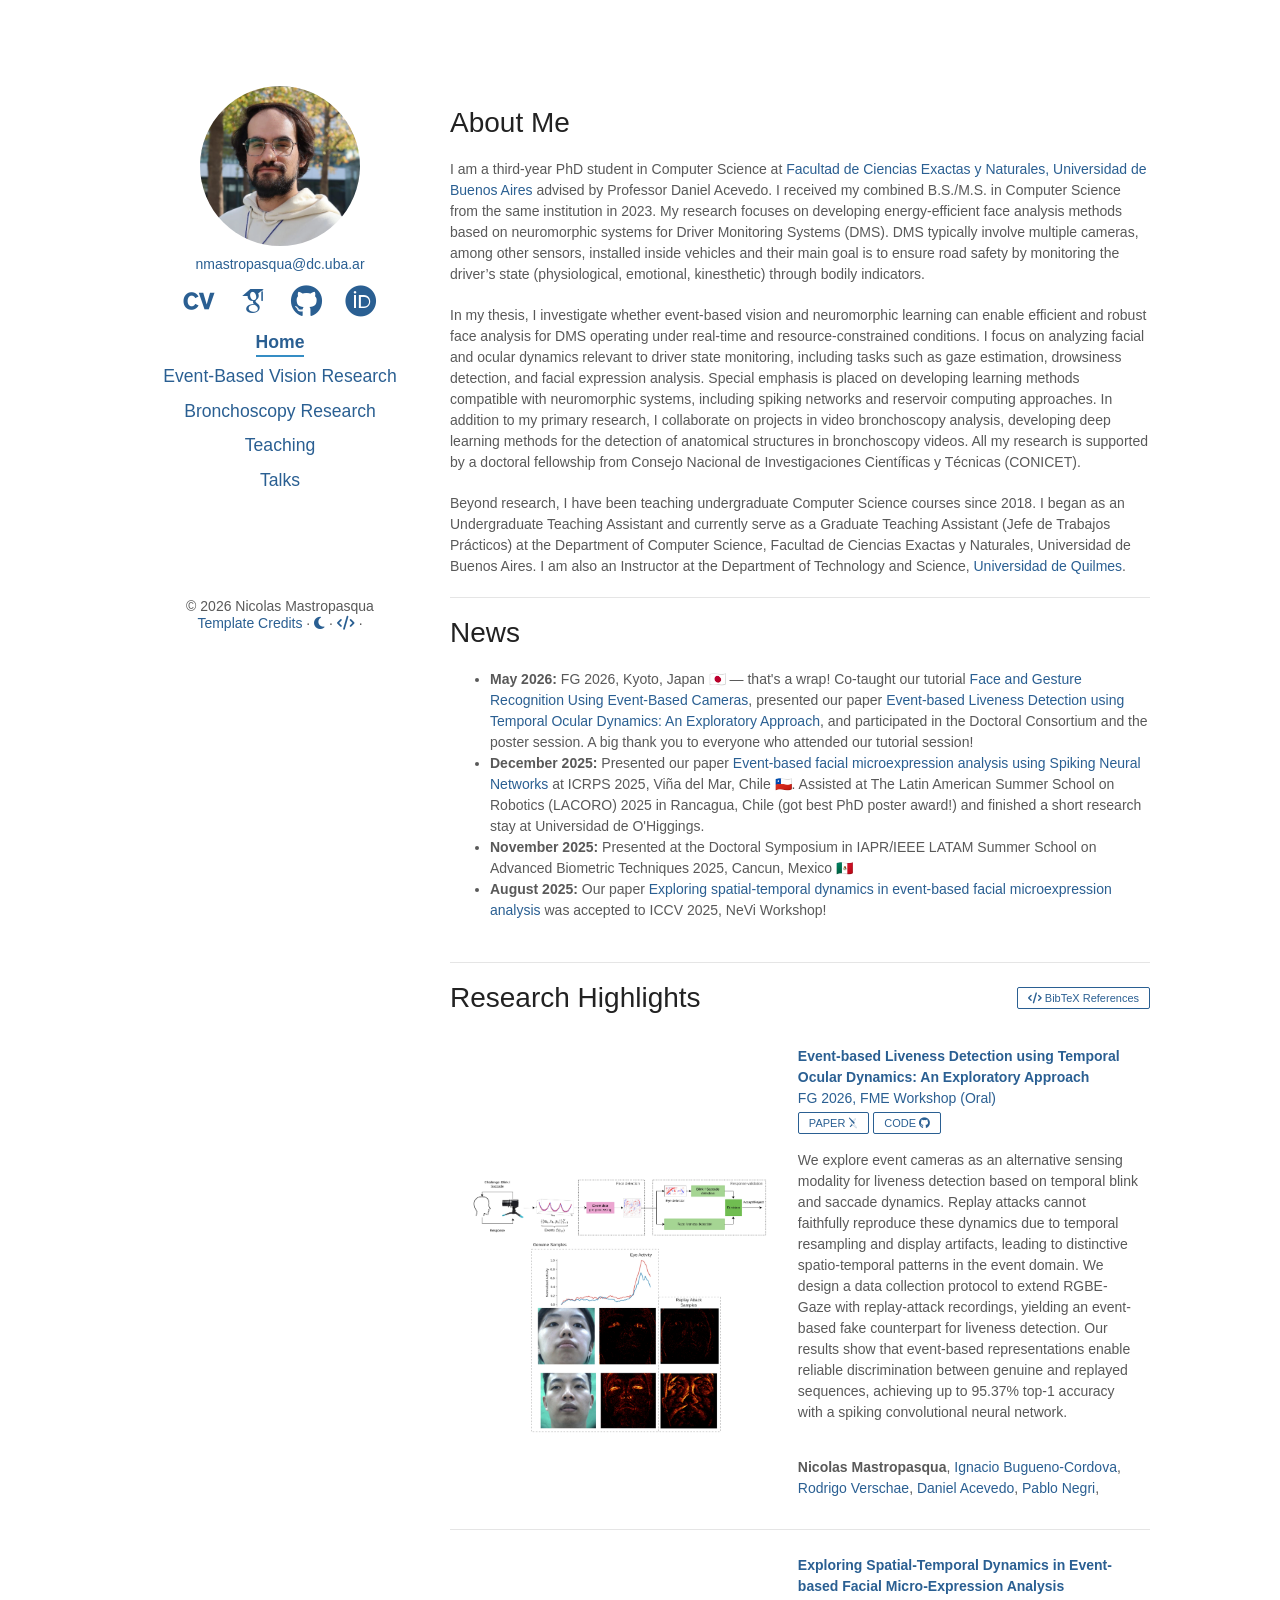
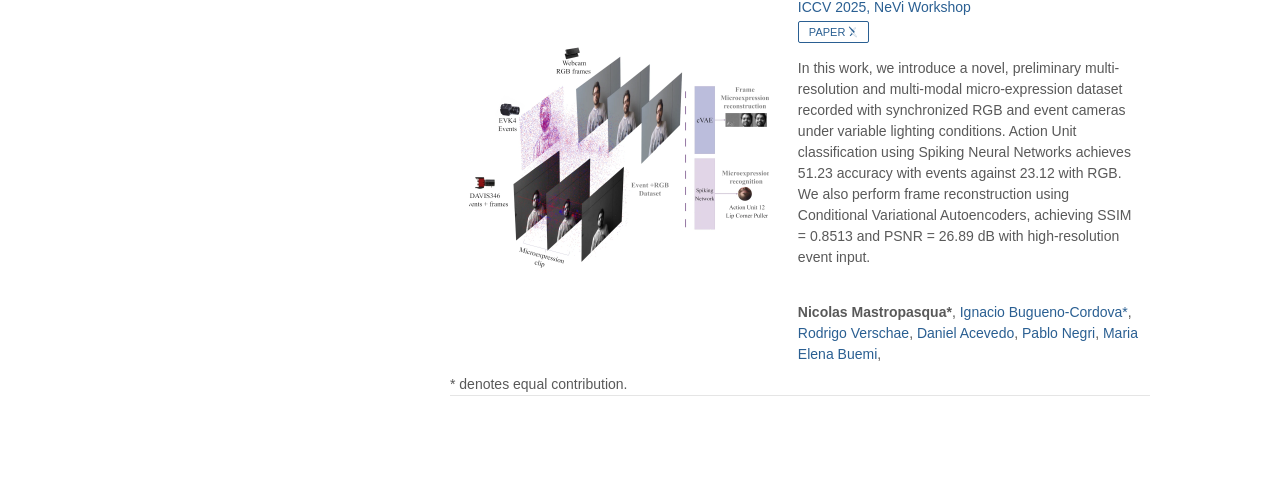
==== index.html @ f27dea95 "Upload first version (template by Allen Tu)" ====
<!doctype html>
<html lang="en">

<head>
    <!-- Prevent flash of wrong theme -->
    <script>
        (function () {
            const theme = localStorage.getItem('theme-preference') || 'light';
            document.documentElement.setAttribute('data-theme', theme);
        })();
    </script>

    <meta charset="utf-8">
    <meta name="viewport" content="width=device-width">

    <meta name="description"
        content="Nicolas Mastropasqua is a PhD student in Computer Science at Facultad de Ciencias Exactas y Naturales, Universidad de Buenos Aires, advised by Professor Daniel Acevedo. His research focuses on on developing energy-efficient face analysis methods based on neuromorphic systems for Driver Monitoring Systems.">
    <meta name="keywords"
        content="Nicolas Mastropasqua, Nicolas Mastropasqua Event Cameras, Nicolas Mastropasqua Neuromorphic, Nicolas Mastropasqua Doctorado, Nicolas Mastropasqua PhD, Facultad de Ciencias Exactas y Naturales, Universidad de Buenos Aires, Daniel Acevedo, Action Unit recognition, Event-based Vision,  Microexpression recognition, Face analysis, Face Recognition, Driver Monitoring Systems, DMS, Event-based Face Analysis, Neuromorphic Cameras">
    <title>Nicolas Mastropasqua | CS PhD @ FCEyN, UBA</title>

    <!-- Favicon - dynamically updated by theme-switcher.js -->
    <link rel="icon" href="/static/icons/favicon.png?v=2026-08-17" type="image/png" sizes="32x32">
    <link rel="icon" href="/static/icons/favicon.ico?v=2026-08-17" sizes="any">

    <link rel="canonical" href="https://nicomastro.github.io/">
    <meta name="robots" content="index,follow">

    <meta property="og:type" content="website">
    <meta property="og:title" content="Nicolas Mastropasqua | CS PhD @ FCEyN, UBA">
    <meta property="og:description"
        content="Nicolas Mastropasqua is a PhD student in Computer Science at Facultad de Ciencias Exactas y Naturales, Universidad de Buenos Aires, advised by Professor Daniel Acevedo. His research focuses on on developing energy-efficient face analysis methods based on neuromorphic systems for Driver Monitoring Systems.">
    <meta property="og:url" content="https://nicomastro.github.io/">
    <meta property="og:image" content="https://nicomastro.github.io/static/images/Headshot_Square_Background.jpg">
    <meta property="og:site_name" content="Nicolas Mastropasqua">
    <meta property="og:locale" content="en_US">
    <script type="application/ld+json">
    {
        "@context": "https://schema.org",
        "@type": "Person",
        "@id": "https://nicomastro.github.io/#person",
        "name": "Nicolas Mastropasqua",
        "givenName": "Nicolas",
        "familyName": "Mastropasqua",
        "jobTitle": "PhD Student",
        "affiliation": {
            "@type": "CollegeOrUniversity",
            "name": "Factulad de Ciencias Exactas y Naturales, Universidad de Buenos Aires"
        },
        "url": "https://nicomastro.github.io",
        "image": "https://nicomastro.github.io/static/images/Headshot_Square_Background.jpg",
        "email": "mailto:nmastropasqua@dc.uba.ar",
        "identifier": {
            "@type": "PropertyValue",
            "propertyID": "ORCID",
            "value": "0009-0002-9337-8186"
        },
        "description": "Nicolas Mastropasqua is a PhD student in Computer Science at Facultad de Ciencias Exactas y Naturales, Universidad de Buenos Aires, advised by Professor Daniel Acevedo. His research focuses on on developing energy-efficient face analysis methods based on neuromorphic systems for Driver Monitoring Systems.",
        "sameAs": [
            "https://scholar.google.com/citations?user=m-mTz2kAAAAJ&hl",
            "https://orcid.org/0009-0002-9337-8186",
            "https://www.researchgate.net/profile/Nicolas-Mastropasqua",
            "https://imagenesvision.github.io/LIV/miembros.html",
            "https://github.com/nicomastro",
        ],
        "mainEntityOfPage": {
            "@type": ["WebPage", "ProfilePage"],
            "@id": "https://nicomastro.github.io/"
        }
    }
    </script>

    <link rel="dns-prefetch" href="//cdnjs.cloudflare.com">
    <link rel="dns-prefetch" href="//www.googletagmanager.com">
    <link rel="preconnect" href="https://cdnjs.cloudflare.com" crossorigin>
    <link rel="preconnect" href="https://www.googletagmanager.com" crossorigin>
    <link rel="preconnect" href="https://api.github.com" crossorigin>
    <link rel="preconnect" href="https://api.semanticscholar.org" crossorigin>

    <link rel="stylesheet" href="/static/stylesheets/styles.css?v=2026-08-17">
    <link rel="stylesheet" href="/static/stylesheets/zoom_containers.css?v=2026-08-17">
    <link rel="stylesheet" href="https://cdnjs.cloudflare.com/ajax/libs/font-awesome/6.5.1/css/all.min.css">
    <link rel="stylesheet" href="/static/stylesheets/css/academicons.min.css?v=2026-08-17">
    <link rel="stylesheet" href="/static/stylesheets/icons.css?v=2026-08-17">

    <script defer src="/static/js/theme-switcher.js?v=2026-08-17"></script>
    <script defer src="/static/js/pdf-modal.js?v=2026-08-17"></script>
    <script defer src="/static/js/image-modal.js?v=2026-08-17"></script>
    <script defer src="/static/js/video_comparison.js?v=2026-08-17"></script>
    <script defer src="/static/js/zoom-containers.js?v=2026-08-17"></script>
    <script defer src="/static/js/semantic-scholar.js?v=2026-08-17"></script>
    <script defer src="/static/js/github-stars.js?v=2026-08-17"></script>
    <script defer src="/static/js/new-tabs.js?v=2026-08-17"></script>
    <script async src="https://www.googletagmanager.com/gtag/js?id=G-5MJTNBEPMB"></script>
    <script>
        window.dataLayer = window.dataLayer || [];
        function gtag() { dataLayer.push(arguments); }
        gtag('js', new Date());
        gtag('config', 'G-5MJTNBEPMB');
    </script>
</head>

<body>
    <div class="wrapper">
        <!-- HEADER -->
        <div data-component="header" data-selected="home"></div>

        <section>
            <h1>About Me</h1>
            <p>
                I am a third-year PhD student in Computer Science at <a href="https://exactas.uba.ar/">Facultad de Ciencias Exactas y Naturales, Universidad de Buenos Aires</a> advised by Professor Daniel Acevedo. I received my combined B.S./M.S. in Computer Science from the same institution in 2023.
                My research focuses on developing energy-efficient face analysis methods based on neuromorphic systems for Driver Monitoring Systems (DMS). DMS typically involve multiple cameras, among other sensors, installed inside vehicles and their main goal is to ensure road safety by monitoring the driver’s state (physiological, emotional, kinesthetic) through bodily indicators.  </p>
            <p>
                In my thesis, I investigate whether event-based vision and neuromorphic learning can enable efficient and robust face analysis for DMS operating under real-time and resource-constrained conditions. I focus on analyzing facial and ocular dynamics relevant to driver state monitoring, including tasks such as gaze estimation, drowsiness detection, and facial expression analysis. Special emphasis is placed on developing learning methods compatible with neuromorphic systems, including spiking networks and reservoir computing approaches.
                In addition to my primary research, I collaborate on projects in video bronchoscopy analysis, developing deep learning methods for the detection of anatomical structures in bronchoscopy videos. All my research is supported by a doctoral fellowship from Consejo Nacional de Investigaciones Científicas y Técnicas (CONICET).
            </p>

            <p>
                Beyond research, I have been teaching undergraduate Computer Science courses since 2018. I began as an Undergraduate Teaching Assistant and currently serve as a Graduate Teaching Assistant (Jefe de Trabajos Prácticos) at the Department of Computer Science, Facultad de Ciencias Exactas y Naturales, Universidad de Buenos Aires. I am also an Instructor at the Department of Technology and Science, <a href="https://www.unq.edu.ar/">Universidad de Quilmes</a>.
            </p>
            <hr>
            <h1>News</h1>
            <ul>
                <li><b>May 2026:</b> FG 2026, Kyoto, Japan 🇯🇵 — that's a wrap! Co-taught our tutorial <a href="https://rodrigo.verschae.org/fg2026/Event_FG_Tutorial/">Face and Gesture Recognition Using Event-Based Cameras</a>, presented our paper <a href="https://arxiv.org/abs/2604.26285">Event-based Liveness Detection using Temporal Ocular Dynamics: An Exploratory Approach</a>, and participated in the Doctoral Consortium and the poster session. A big thank you to everyone who attended our tutorial session!
                <li><b>December 2025:</b> Presented our paper <a href="https://ieeexplore.ieee.org/abstract/document/11302823">Event-based facial microexpression analysis using Spiking Neural Networks</a> at ICRPS 2025, Viña del Mar, Chile 🇨🇱. Assisted at The Latin American Summer School on Robotics (LACORO) 2025 in Rancagua, Chile (got best PhD poster award!) and finished a short research stay at Universidad de O'Higgings.
                <li><b>November 2025:</b> Presented at the Doctoral Symposium in IAPR/IEEE LATAM Summer School on Advanced Biometric Techniques 2025, Cancun, Mexico 🇲🇽
                <li><b>August 2025:</b> Our paper <a href="https://openaccess.thecvf.com/content/ICCV2025W/NeVi/html/Mastropasqua_Exploring_spatial-temporal_dynamics_in_event-based_facial_micro-expression_analysis_ICCVW_2025_paper.html">Exploring spatial-temporal dynamics in event-based facial microexpression analysis</a> was accepted to ICCV 2025, NeVi Workshop!
            </ul>


            <br>
            <hr>
            <!-- RESEARCH HIGHLIGHTS -->
            <h1 style="display: flex; justify-content: space-between; align-items: center;">
                <span>Research Highlights</span>
                <a href="/bibtex/" id="open-bibtex-modal" class="button" style="font-size: 11px; margin: 0;"><i
                        class="fa fa-code"></i> BibTeX
                    References</a>
            </h1>
            <table style="margin-top:-12px;">
                <tbody>
                  
                    <tr class="highlight-row">
                        <!-- Teaser -->
                        <td style="text-align: center;">
                            <div class="image-container">
                                <a href="https://github.com/ev-latam/event-face-liveness.git">
                                    <picture>
                                        <source srcset="/media/FG_figure.webp" type="image/webp">
                                        <img class="image-thumbnail" src="/media/FG_figure.pdf?v=2026-08-17"
                                            alt="Teaser" loading="lazy" style="width:100%;height:auto;">
                                    </picture>
                                </a>
                            </div>
                            <div class="image-container">
                                <a href="https://github.com/ev-latam/event-face-liveness.git">
                                    <picture>
                                        <source srcset="/media/fg_cover.webp" type="image/webp">
                                        <img class="image-thumbnail" src="/media/fg_cover.webp"
                                            alt="Teaser" loading="lazy" style="width:70%;height:auto;">
                                    </picture>
                                </a>
                            </div>
                        </td>
                        <!-- TITLE AND INFO -->
                        <td>
                            <div id="indexWorkText">
                                <!-- Title + Link -->
                                <b><a href="https://github.com/ev-latam/event-face-liveness.git">Event-based Liveness Detection using Temporal Ocular Dynamics: An Exploratory Approach</a></b>
                                <br>
                                <a href="https://megc2026.github.io/workshop.html">FG 2026, FME Workshop (Oral)</a>
                                <br>
                                <a href="https://arxiv.org/pdf/2604.26285" class="button">PAPER <i
                                        class="ai ai-arxiv"></i><span id="cites-transfira"></span></a>
                                <a href="https://github.com/ev-latam/event-face-liveness.git" class="button">CODE <i
                                        class="fa-brands fa-github"></i></a>
                                <div class="spacer"></div>

                                <!-- Description -->
                                <p>
                                    We explore event cameras as an alternative sensing modality for liveness detection based on temporal blink and saccade dynamics. Replay attacks cannot faithfully reproduce these dynamics due to temporal resampling and display artifacts, leading to distinctive spatio-temporal patterns in the event domain.
                                    We design a data collection protocol to extend RGBE-Gaze with replay-attack recordings, yielding an event-based fake counterpart for liveness detection. Our results show that event-based representations enable reliable discrimination between genuine and replayed sequences, achieving up to 95.37% top-1 accuracy with a spiking convolutional neural network. 
                                </p>    

                                <div class="spacer"></div>

                                <!-- Collaborators -->
                                <strong>Nicolas Mastropasqua</strong>,
                                <a href="https://ibugueno.github.io/">Ignacio Bugueno-Cordova</a>,
                                <a href="https://rodrigo.verschae.org/">Rodrigo Verschae</a>,
                                <a href="https://scholar.google.com/citations?hl=es&user=1Yv2P6oAAAAJ">Daniel Acevedo</a>,
                                <a href="https://scholar.google.com/citations?user=bMnUgmcAAAAJ&hl">Pablo Negri</a>,                    
                            </div>
                        </td>
                    </tr>

                     <tr class="highlight-row">
                        <!-- Teaser -->
                        <td style="text-align: center;">
                            <div class="image-container">
                                <a href="https://github.com/ev-latam/event-face-liveness.git">
                                    <picture>
                                        <source srcset="/media/main_nevi.webp" type="image/webp">
                                        <img class="image-thumbnail" src="/media/main_nevi.webp"
                                            alt="Teaser" loading="lazy" style="width:100%;height:auto;">
                                    </picture>
                                </a>
                            </div>
                        </td>
                        <!-- TITLE AND INFO -->
                        <td>
                            <div id="indexWorkText">
                                <!-- Title + Link -->
                                <b><a href="https://github.com/ev-latam/event-face-liveness.git">Exploring Spatial-Temporal Dynamics in Event-based Facial Micro-Expression Analysis</a></b>
                                <br>
                                <a href="https://sites.google.com/view/nevi-2025/">ICCV 2025, NeVi Workshop</a>
                                <br>
                                <a href="https://arxiv.org/abs/2508.11988" class="button">PAPER <i
                                        class="ai ai-arxiv"></i></a>
                             
                                <div class="spacer"></div>

                                <!-- Description -->
                                <p>
                                    In this work, we introduce a novel, preliminary multi-resolution and multi-modal micro-expression dataset recorded with synchronized RGB and event cameras under variable lighting conditions. Action Unit classification using Spiking Neural Networks achieves 51.23 accuracy with events against 23.12 with RGB. We also perform frame reconstruction using Conditional Variational Autoencoders, achieving SSIM = 0.8513 and PSNR = 26.89 dB with high-resolution event input.
                                </p>    

                                <div class="spacer"></div>

                                <!-- Collaborators -->
                                <strong>Nicolas Mastropasqua*</strong>,
                                <a href="https://ibugueno.github.io/">Ignacio Bugueno-Cordova*</a>,
                                <a href="https://rodrigo.verschae.org/">Rodrigo Verschae</a>,
                                <a href="https://scholar.google.com/citations?hl=es&user=1Yv2P6oAAAAJ">Daniel Acevedo</a>,
                                <a href="https://scholar.google.com/citations?user=bMnUgmcAAAAJ&hl">Pablo Negri</a>, 
                                <a href="https://scholar.google.com/citations?user=RAmWudUAAAAJ&hl=es">Maria Elena Buemi</a>, 

                            </div>
                        </td>
                    </tr>


                </tbody>
            </table>

            <p style="margin-top: -3em; margin-bottom: 3em;">
                * denotes equal contribution.
            </p>

     

            <!-- RESEARCH HIGHLIGHTS -->
        
                </tbody>
            </table>
        </section>



        <!-- FOOTER -->
        <div data-component="footer"></div>
    </div>

    <!-- BIBTEX MODAL -->
    <div id="bibtex-modal" class="modal-overlay">
        <div class="modal-content">
            <div class="modal-header">
                <h2>BibTeX References</h2>
                <div class="modal-actions">
                    <button class="copy-code-btn" id="modal-copy-btn">
                        <i class="fa fa-copy"></i>
                        <span class="btn-text">Copy</span>
                    </button>
                    <button class="copy-code-btn" id="modal-download-btn">
                        <i class="fa fa-download"></i>
                        <span class="btn-text">Download</span>
                    </button>
                    <button class="close-modal-btn">
                        <i class="fa fa-times"></i>
                    </button>
                </div>
            </div>

            <div class="modal-bibtex-container">
                <pre class="bibtex-code" id="modal-bibtex-content">


@inproceedings{mastropasqua2026event,
title={Event-based Liveness Detection using Temporal Ocular Dynamics: An Exploratory Approach},
author={Mastropasqua, Nicolas and Bugueno-Cordova, Ignacio and Verschae, Rodrigo and Acevedo, Daniel and Negri, Pablo},
booktitle={2026 IEEE 20th International Conference on Automatic Face and Gesture Recognition (FG)},
pages={1--9},
year={2026},
organization={IEEE}
}

@inproceedings{mastropasqua2025exploring,
  title={Exploring spatial-temporal dynamics in event-based facial micro-expression analysis},
  author={Mastropasqua, Nicolas and Bugueno-Cordova, Ignacio and Verschae, Rodrigo and Acevedo, Daniel and Negri, Pablo and Buemi, Maria Elena},
  booktitle={Proceedings of the IEEE/CVF International Conference on Computer Vision},
  pages={4723--4732},
  year={2025}
}
</pre>
            </div>
        </div>
    </div>

    <!-- Load modal script -->
    <script src="/static/js/bibtex-modal.js?v=2026-08-17"></script>

    <!-- Load components immediately for faster rendering -->
    <script src="/static/js/components.js?v=2026-08-17"></script>
</body>

</html>
---- static/stylesheets/styles.css ----
/* ==================== CSS VARIABLES ==================== */

:root {
  /* Light theme (default) */
  --bg-primary: #ffffff;
  --bg-secondary: #f8f8f8;
  --text-primary: #595959;
  --text-secondary: #777777;
  --text-heading: #222222;
  --text-heading-alt: #393939;
  --accent-primary: #2a5f92;
  --accent-hover: #358dc4;
  --border-color: #e5e5e5;
  --code-bg: #f8f8f8;
  --code-text: #333333;
  --table-heading: #444444;
  --highlight-row-border: #e5e5e5;
  --highlight-separator-border: #958a8a;
}

/* Dark theme - manual override */
[data-theme="dark"] {
  --bg-primary: #000000;
  --bg-secondary: #161b22;
  --text-primary: #e6edf3;
  --text-secondary: #8b949e;
  --text-heading: #e6edf3;
  --text-heading-alt: #c9d1d9;
  --accent-primary: #2a5f92;
  --accent-hover: #358dc4;
  --border-color: #30363d;
  --code-bg: #161b22;
  --code-text: #e6edf3;
  --table-heading: #c9d1d9;
  --highlight-row-border: #333333;
  --highlight-separator-border: #ffffff;
}

/* Light theme - manual override */
[data-theme="light"] {
  --bg-primary: #ffffff;
  --bg-secondary: #f8f8f8;
  --text-primary: #595959;
  --text-secondary: #777777;
  --text-heading: #222222;
  --text-heading-alt: #393939;
  --accent-primary: #2a5f92;
  --accent-hover: #358dc4;
  --border-color: #e5e5e5;
  --code-bg: #f8f8f8;
  --code-text: #333333;
  --table-heading: #444444;
}

/* ==================== BASE STYLES ==================== */

html {
  scroll-behavior: smooth;
  transition: background-color 0.3s ease, color 0.3s ease;
}

body {
  background-color: var(--bg-primary);
  padding: 50px;
  font: 14px/1.5 -apple-system, BlinkMacSystemFont, "Segoe UI", Roboto, Oxygen, Ubuntu, Cantarell, "Fira Sans", "Droid Sans", "Helvetica Neue", Arial, sans-serif, "Apple Color Emoji", "Segoe UI Emoji", "Segoe UI Symbol";
  color: var(--text-primary);
  font-weight: 400;
  transition: background-color 0.3s ease, color 0.3s ease;
}

.wrapper {
  width: 1020px;
  margin: auto;
}

/* ==================== TYPOGRAPHY ==================== */

h1,
h2,
h3,
h4,
h5,
h6 {
  color: var(--text-heading);
  margin: 0 0 20px;
}

h1,
h2,
h3 {
  line-height: 1.1;
}

h1 {
  font-size: 28px;
  font-weight: 500;
}

h2 {
  color: var(--text-heading-alt);
  font-weight: 500;
}

h2 title {
  color: var(--accent-primary);
  font-weight: 500;
}

h3,
h4,
h5,
h6 {
  color: var(--text-heading-alt);
  font-weight: 500;
}

h4 {
  font-size: 18px;
}

h5 {
  font-size: 13px;
}

p,
ul,
ol,
table,
pre,
dl {
  margin: 0 0 20px;
}

small {
  font-size: 11px;
}

/* ==================== LINKS ==================== */

a {
  color: var(--accent-primary);
  text-decoration: none;
  transition: color 0.2s ease;
}

a:hover {
  color: var(--accent-hover);
}

a small {
  font-size: 11px;
  color: var(--text-secondary);
  margin-top: -0.3em;
  display: block;
}

a:hover small {
  color: var(--text-secondary);
}

/* ==================== LAYOUT ==================== */

header {
  width: 300px;
  float: left;
  position: fixed;
  -webkit-font-smoothing: subpixel-antialiased;
}

header>div {
  margin-top: 0px;
}

header p {
  margin: 6px 0 10px 0;
}

section {
  width: 700px;
  float: right;
  padding-bottom: 50px;
  padding-left: 150px;
  padding-top: 50px;
}

footer {
  width: 300px;
  float: left;
  position: fixed;
  margin-top: 540px;
  -webkit-font-smoothing: subpixel-antialiased;
}

hr {
  border: 0;
  background: var(--border-color);
  height: 1px;
  margin: 0 0 20px;
}

/* ==================== IMAGES & MEDIA ==================== */

img {
  max-width: 100%;
}

.portrait {
  display: block;
  margin: 0 auto 6px auto;
  width: 160px;
  margin-bottom: 8px;
  border-radius: 50%;
}

.workPicture {
  width: 240px;
  margin-right: 24px;
}

.colPortrait {
  margin-bottom: 8px;
  border-radius: 10px;
}

/* ==================== TABLES ==================== */

table {
  width: 100%;
  border-collapse: collapse;
}

th,
td {
  text-align: left;
  padding: 15px 10px;
}

th {
  color: var(--table-heading);
}

dt {
  color: var(--table-heading);
  font-weight: 500;
}

/* Highlight Borders */
.highlight-row {
  border-bottom: 1px solid var(--highlight-row-border);
}

.highlight-separator {
  border-bottom: 3px solid var(--highlight-separator-border) !important;
}

.highlight-separator td {
  padding: 0 !important;
}

/* ==================== CODE BLOCKS ==================== */

code,
pre {
  font-family: Monaco, Bitstream Vera Sans Mono, Lucida Console, Terminal, Consolas, Liberation Mono, DejaVu Sans Mono, Courier New, monospace;
  color: var(--code-text);
}

pre {
  padding: 8px 15px;
  background: var(--code-bg);
  border-radius: 5px;
  border: 1px solid var(--border-color);
  overflow-x: auto;
}

code {
  font-family: monospace;
  background: var(--code-bg);
  border: var(--border-color) dashed 1px;
  padding: 6px;
  margin-right: auto;
  margin-left: 20px;
  margin-bottom: 10px;
  display: block;
  max-width: 75%;
}

skinnycode {
  font-family: monospace;
  background: var(--code-bg);
  border: var(--border-color) dashed 1px;
  padding: 6px;
  margin-right: auto;
  margin-left: 20px;
  margin-bottom: 10px;
  display: inline-block;
  max-width: 75%;
}

mathcode {
  font-family: monospace;
  background: var(--code-bg);
  border: var(--border-color) dashed 1px;
  padding: 6px;
  margin-left: 80px;
  display: inline-block;
  max-width: 60%;
}

blockquote {
  border-left: 1px solid var(--border-color);
  margin: 0;
  padding: 0 0 0 20px;
  font-style: italic;
}

/* ==================== NAVIGATION ==================== */

.site-title {
  margin: 0 0 0 0;
  line-height: 1;
}

.brandmark {
  display: inline-block;
  line-height: 0;
}

.navbar {
  list-style: none;
  padding: 0;
  margin: -16px auto 0;
  display: flex;
  flex-direction: column;
  align-items: center;
  gap: 6px;
  width: 100%;
  font-size: 1.1rem;
}

.navbar_li {
  margin: 0;
  width: 100%;
  text-align: center;
}

.navbar_li a {
  color: var(--accent-primary);
  text-decoration: none;
  border-bottom: 2px solid transparent;
  transition: border-color 0.2s ease;
  display: inline-block;
  white-space: nowrap;
}

.navbar_li a:hover,
.navbar_li a:focus {
  border-bottom-color: var(--accent-hover);
}

#selected {
  border-bottom-color: var(--accent-hover);
  font-weight: bold;
}

/* ==================== COMPONENTS ==================== */

.button {
  display: inline-block;
  font-weight: 300;
  color: var(--accent-primary);
  padding: 0 10px;
  border-radius: 2px;
  height: 20px;
  line-height: 20px;
  border: 1px solid var(--accent-primary);
  font-size: 11px;
  margin-top: 3px;
  margin-bottom: 1.5px;
  transition: color 0.2s ease;
}

.button:hover {
  color: var(--text-heading);
}

.icon-grid {
  display: grid;
  grid-template-columns: repeat(4, 1fr);
  justify-items: center;
  gap: 10px 0px;
  max-width: 215px;
  margin: 0 auto;
  margin-bottom: 0.5em;
}

.icon-grid a {
  color: var(--accent-primary);
  text-decoration: none;
  transition: transform 0.2s ease, color 0.2s ease;
}

.icon-grid i {
  font-size: 32px;
  line-height: 1;
  vertical-align: middle;
}

.icon-grid a:hover i {
  color: var(--accent-hover);
  transform: scale(1.15);
}

.link-list {
  list-style: none;
  padding-left: 0;
  margin-top: -10px;
}

.link-list li {
  margin-bottom: 8px;
}

.link-list a {
  color: var(--accent-primary);
  text-decoration: none;
  font-size: 1rem;
  transition: color 0.2s ease;
}

.link-list a:hover {
  text-decoration: none;
  color: var(--accent-hover);
}

/* ==================== VIDEO COMPARISON ==================== */

.video-compare-container {
  width: 100%;
  max-width: 100%;
  overflow: hidden;
  position: relative;
  margin-bottom: 20px;
}

.video-compare-container video.video {
  width: 100%;
  max-width: 100%;
  height: auto;
  display: block;
}

.video-compare-container canvas.videoMerge {
  width: 100%;
  height: auto;
  display: block;
}

/* ==================== UTILITY CLASSES ==================== */

.spacer {
  height: 1em;
}

.gap-md {
  margin-bottom: 40px;
}

.gap-lg {
  margin-bottom: 60px;
}

.gap-xl {
  margin-bottom: 90px;
}

#indexWorkText,
.indexWorkText {
  margin-top: 10px;
  margin-bottom: 15px;
}

#indexExperienceText,
.indexExperienceText {
  margin-top: 10px;
  margin-bottom: 15px;
}

#indexWorkText ul,
.indexWorkText ul,
#indexExperienceText ul,
.indexExperienceText ul {
  margin-top: 0.1em;
  margin-bottom: 0.1em;
}

/* ==================== PAPER/BLOG SPECIFIC ==================== */

.paper_line {
  margin-left: 20px;
  margin-right: 20px;
  padding-right: 20px;
  text-align: left;
}

.paper_title {
  margin-left: 60px;
  margin-right: 20px;
  padding-right: 20px;
  text-align: left;
  font-weight: 800;
}

#bibtexFont {
  font-size: 10px;
  color: #9AC39D !important;
}

#appendixFont {
  color: #E8AB6B !important;
}

#collaboratorWrapper {
  text-align: center;
  margin-left: -30%;
}

#blognav {
  float: right;
  padding: 14px;
  border-radius: 10px;
  border-color: #cdcccc;
  border: dotted;
  border-width: 1px;
  margin-left: 38px;
  margin-top: 10px;
  margin-right: 36px;
  margin-bottom: 40px;
  width: 195px;
}

#allPostList {
  line-height: 24px;
}

#blognavHeader {
  margin-top: -2px;
  font-style: italic;
  font-weight: lighter;
  text-align: center;
}

.blognav_element {
  margin-left: 16px;
  font-size: 16px;
}

.blognav_element a:hover,
.blognav_element a:focus {
  border-bottom-style: solid;
  border-top-style: solid;
  border-width: 1px;
  color: #f88c99;
}

#blog_selected {
  text-decoration: underline;
}

#tutorialP {
  max-width: 80%;
}

#definition {
  margin-left: 40px;
  margin-bottom: 10px;
  margin-right: 160px;
  text-align: left;
  font-family: serif;
  padding: 15px;
  max-width: 95%;
  min-width: 200px;
  border-style: solid;
  border-width: 1px;
}

#definition_no_b {
  margin-left: 40px;
  margin-right: 160px;
  text-align: left;
  font-family: serif;
  max-width: 95%;
  min-width: 200px;
}

#narrow_definition {
  margin-left: 40px;
  margin-bottom: 20px;
  margin-right: 280px;
  text-align: left;
  font-family: serif;
  padding: 15px;
  max-width: 95%;
  min-width: 200px;
  border-style: solid;
  border-width: 1px;
}

/* ==================== RESPONSIVE DESIGN ==================== */

@media print,
screen and (max-width: 960px) {
  div.wrapper {
    width: auto;
    margin: 0;
  }

  body {
    padding: 20px;
  }

  header,
  section,
  footer {
    float: none;
    position: static;
    width: auto;
  }

  header {
    padding-right: 0px;
    margin-bottom: 25px;
  }

  section {
    border: 1px solid var(--border-color);
    border-width: 1px 0;
    padding: 20px 0;
    margin: 0 0 20px;
  }

  footer {
    margin-top: 0;
  }

  header a small {
    display: inline;
  }

  header ul {
    position: static;
    margin-top: 20px;
  }

  table tr,
  table td {
    display: block;
    width: 100%;
  }

  table td {
    text-align: left !important;
    padding: 4px 0;
  }

  .video-container,
  .image-container {
    margin: 0 auto;
  }

  #indexWorkText,
  .indexWorkText {
    margin-top: -10px;
    margin-bottom: 40px;
  }

  ul {
    padding-left: 20px;
  }
}

@media print,
screen and (max-width: 720px) {
  body {
    word-wrap: break-word;
  }

  header {
    padding: 0;
  }

  header ul,
  header p.view {
    position: static;
  }

  pre,
  code {
    word-wrap: normal;
  }

  h1[style*="display: flex"] {
    flex-direction: column !important;
    align-items: flex-start !important;
    gap: 10px;
  }
}

@media print,
screen and (max-width: 480px) {
  body {
    padding: 20px;
  }

  header ul {
    width: 99%;
  }

  header li,
  header ul li+li+li {
    width: 33%;
  }
}

/* ==================== BIBTEX PAGE ==================== */

.bibtex-container {
  background: var(--bg-secondary);
  border-radius: 8px;
  padding: 1.5rem;
  margin-bottom: 2rem;
  position: relative;
}

.copy-code-btn {
  display: inline-flex;
  align-items: center;
  gap: 6px;
  padding: 7px 16px;
  background: var(--bg-secondary);
  border: 1px solid var(--border-color);
  border-radius: 6px;
  color: var(--text-secondary);
  font-family: inherit;
  font-size: 13px;
  font-weight: 500;
  cursor: pointer;
  transition: all 0.15s;
}

.copy-code-btn:hover {
  background: var(--bg-primary);
  border-color: var(--accent-primary);
  color: var(--accent-primary);
}

.copy-code-btn.copied {
  color: var(--accent-primary);
  border-color: var(--accent-primary);
}

.bibtex-code {
  margin: 0;
  padding: 0;
  overflow-x: auto;
  font-family: 'Monaco', 'Menlo', 'Ubuntu Mono', monospace;
  font-size: 0.9rem;
  line-height: 1.6;
  color: var(--text-primary);
  white-space: pre;
  border: none;
  background: transparent;
}

/* BibTeX syntax highlighting */
.bibtex-code .entry-type {
  color: #0066cc;
  font-weight: bold;
}

.bibtex-code .field-name {
  color: #cc0066;
}

.bibtex-code .field-value {
  color: #006633;
}

@media print {
  body {
    padding: 0.4in;
    font-size: 12pt;
    color: #444;
  }
}

@media print,
screen and (max-width: 768px) {
  .bibtex-code {
    font-size: 0.8rem;
    padding-top: 0;
  }

  /* Reset padding for modal BibTeX code */
  .modal-bibtex-container .bibtex-code {
    padding-top: 0;
  }

  .copy-code-btn {
    font-size: 11px;
    padding: 5px 10px;
  }

  /* Hide button label text on mobile for BibTeX and PDF toolbar buttons */
  .btn-text,
  .btn-label {
    display: none;
  }
}

/* ==================== BIBTEX MODAL ==================== */

.modal-overlay {
  display: none;
  position: fixed;
  z-index: 1000;
  left: 0;
  top: 0;
  width: 100%;
  height: 100%;
  overflow: auto;
  background-color: rgba(0, 0, 0, 0.5);
  backdrop-filter: blur(5px);
}

.modal-content {
  background-color: var(--bg-primary);
  margin: 5% auto;
  padding: 20px;
  border: 1px solid var(--border-color);
  width: 80%;
  max-width: 800px;
  border-radius: 10px;
  position: relative;
  box-shadow: 0 4px 8px rgba(0, 0, 0, 0.1);
  animation: modalFadeIn 0.3s;
}

@keyframes modalFadeIn {
  from {
    opacity: 0;
    transform: translateY(-20px);
  }

  to {
    opacity: 1;
    transform: translateY(0);
  }
}

.close-modal-btn {
  display: inline-flex;
  align-items: center;
  justify-content: center;
  padding: 4px 8px;
  background: none;
  border: none;
  border-radius: 6px;
  color: var(--text-secondary);
  cursor: pointer;
  font-size: 22px;
  line-height: 1;
  transition: all 0.15s;
}

.close-modal-btn:hover {
  background: none;
  border-color: transparent;
  color: var(--accent-primary);
}

.modal-header {
  display: flex;
  justify-content: space-between;
  align-items: center;
  margin-bottom: 15px;
  border-bottom: 1px solid var(--border-color);
  padding-bottom: 10px;
  gap: 15px;
}

.modal-header h2 {
  margin: 0;
  font-size: 1.5rem;
  white-space: nowrap;
}

.modal-actions {
  display: flex;
  gap: 10px;
  margin-left: auto;
  align-items: center;
}

.modal-bibtex-container {
  max-height: 60vh;
  overflow-y: auto;
  background: var(--bg-secondary);
  padding: 15px;
  border-radius: 5px;
}

/* Adjustments for mobile */
@media screen and (max-width: 768px) {
  .modal-content {
    width: 95%;
    margin: 10% auto;
  }
}

/* ==================== IMAGE MODAL ==================== */

.image-modal-overlay {
  display: none;
  position: fixed;
  z-index: 1000;
  left: 0;
  top: 0;
  width: 100%;
  height: 100%;
  overflow: hidden;
  background-color: rgba(0, 0, 0, 0.7);
  backdrop-filter: blur(5px);
  -webkit-backdrop-filter: blur(5px);
  align-items: center;
  justify-content: center;
  opacity: 0;
  transition: opacity 0.25s ease;
}

.image-modal-overlay.active {
  display: flex;
}

.image-modal-overlay.show {
  opacity: 1;
}

.image-modal-content {
  background-color: var(--bg-primary);
  padding: 20px;
  border: 1px solid var(--border-color);
  border-radius: 10px;
  position: relative;
  box-shadow: 0 4px 12px rgba(0, 0, 0, 0.2);
  display: flex;
  flex-direction: column;
  max-width: 95vw;
  max-height: 95vh;
  transform: scale(0.95);
  transition: transform 0.2s cubic-bezier(0.175, 0.885, 0.32, 1.275);
}

.image-modal-overlay.show .image-modal-content {
  transform: scale(1);
}

.modal-image-container {
  overflow: auto;
  display: flex;
  justify-content: center;
  align-items: center;
  flex-grow: 1;
  min-height: 0;
}

.modal-image-container img {
  max-width: 100%;
  /* Account for modal header + padding */
  max-height: calc(95vh - 100px);
  object-fit: contain;
  border-radius: 4px;
}

/* ════════════════════════════════════════
   PDF VIEWER MODAL
   ════════════════════════════════════════ */
.pdf-overlay {
  display: none;
  position: fixed;
  inset: 0;
  z-index: 1000;
  background: rgba(0, 0, 0, 0.7);
  backdrop-filter: blur(4px);
  -webkit-backdrop-filter: blur(4px);
  opacity: 0;
  transition: opacity 0.25s ease;
}

.pdf-overlay.active {
  display: flex;
  flex-direction: column;
}

.pdf-overlay.show {
  opacity: 1;
}

.pdf-toolbar {
  display: flex;
  align-items: center;
  justify-content: space-between;
  padding: 12px 20px;
  background: var(--bg-primary);
  border-bottom: 1px solid var(--border-color);
  color: var(--text-heading);
  flex-shrink: 0;
  position: relative;
}

.pdf-toolbar-left {
  display: flex;
  align-items: center;
  gap: 12px;
  flex-shrink: 1;
  min-width: 0;
  z-index: 1;
}

.pdf-logo-close {
  color: var(--accent-primary);
  text-decoration: none;
  display: flex;
  align-items: center;
  transition: opacity 0.2s;
  flex-shrink: 0;
}

.pdf-logo-close:hover {
  opacity: 0.8;
}

.pdf-logo-close .logo-desktop {
  display: inline-block;
  font-size: 15px;
  /* scale to match title */
}

.pdf-logo-close .logo-mobile {
  display: none;
}

.pdf-title {
  font-family: inherit;
  font-size: 15px;
  font-weight: 600;
  white-space: nowrap;
  overflow: hidden;
  text-overflow: ellipsis;
  color: var(--text-heading);
}

.pdf-toolbar-actions {
  display: flex;
  gap: 8px;
  flex-shrink: 0;
}

.pdf-toolbar-btn {
  display: inline-flex;
  align-items: center;
  gap: 6px;
  padding: 7px 16px;
  border-radius: 6px;
  border: 1px solid var(--border-color);
  background: var(--bg-secondary);
  color: var(--text-secondary);
  font-family: inherit;
  font-size: 13px;
  font-weight: 500;
  cursor: pointer;
  transition: all 0.15s;
  text-decoration: none;
}

.pdf-toolbar-btn:hover {
  background: var(--bg-primary);
  border-color: var(--accent-primary);
  color: var(--accent-primary);
}

.pdf-toolbar-btn.close-btn {
  border: none;
  background: none;
  font-size: 22px;
  padding: 4px 8px;
  line-height: 1;
  color: var(--text-secondary);
}

.pdf-toolbar-btn.close-btn:hover {
  background: none;
  border-color: transparent;
  color: var(--accent-primary);
}

.pdf-viewer-container {
  flex: 1;
  width: 100%;
  overflow: auto;
  -webkit-overflow-scrolling: touch;
  background: var(--bg-secondary);
}

.pdf-viewer-frame {
  display: block;
  border: none;
  width: 100%;
  height: 100%;
}

@media (max-width: 640px) {
  .pdf-toolbar {
    padding: 10px 14px;
  }

  .pdf-title {
    font-size: 13px;
    flex-grow: 1;
  }

  .pdf-toolbar-btn span.btn-label {
    display: none;
  }

  .pdf-toolbar-btn {
    padding: 7px 10px;
  }

  .pdf-logo-close .logo-desktop {
    display: none;
  }

  .pdf-logo-close .logo-mobile {
    display: inline-block;
    font-size: 20px;
  }
}
---- static/stylesheets/zoom_containers.css ----
.video-container {
    position: relative;
    width: 300px;
    height: 200px;
    overflow: visible;
    display: inline-flex;
    align-items: center;
    justify-content: center;
    vertical-align: middle;
}

.video-thumbnail {
    width: 100%;
    height: 100%;
    object-fit: contain;
    transition: transform 0.4s ease;
    position: relative;
}

.video-container:hover .video-thumbnail {
    transform: scale(3);
    z-index: 1000;
}

.image-container {
    position: relative;
    width: 300px;
    height: 130px;
    overflow: visible;
    display: inline-flex;
    align-items: center;
    justify-content: center;
    vertical-align: middle;
}

.image-thumbnail {
    width: 100%;
    height: 100%;
    object-fit: contain;
    transition: transform 0.4s ease;
    position: relative;
}

.image-container:hover .image-thumbnail {
    transform: scale(4);
    z-index: 1000;
}

@media screen and (max-width: 960px) {

    .video-container {
        width: 100%;
        height: auto;
        margin-top: 50px;
        overflow: hidden;
    }

    .image-container {
        width: 100%;
        height: auto;
        margin-top: 40px;
        overflow: hidden;
    }

    .video-thumbnail,
    .image-thumbnail {
        position: relative;
        height: auto;
        transform: none !important;
    }

    .video-container:hover .video-thumbnail,
    .image-container:hover .image-thumbnail {
        transform: none !important;
    }
}
---- static/stylesheets/css/academicons.min.css ----
@font-face {font-family: 'Academicons';font-style: normal;font-weight: 400;font-display: block;src:url('../fonts/academicons.eot');src:url('../fonts/academicons.eot') format('embedded-opentype'), url('../fonts/academicons.ttf') format('truetype'), url('../fonts/academicons.woff') format('woff'), url('../fonts/academicons.svg') format('svg');}.ai {font-family: 'Academicons';font-weight: 400;-moz-osx-font-smoothing: grayscale;-webkit-font-smoothing: antialiased;display: inline-block;font-style: normal;font-variant: normal;text-rendering: auto;line-height: 1;}.ai-academia:before {content: "\e9af";}.ai-academia-square:before {content: "\e93d";}.ai-acclaim:before {content: "\e92e";}.ai-acclaim-square:before {content: "\e93a";}.ai-acm:before {content: "\e93c";}.ai-acm-square:before {content: "\e95d";}.ai-acmdl:before {content: "\e96a";}.ai-acmdl-square:before {content: "\e9d3";}.ai-ads:before {content: "\e9cb";}.ai-ads-square:before {content: "\e94a";}.ai-africarxiv:before {content: "\e91b";}.ai-africarxiv-square:before {content: "\e90b";}.ai-archive:before {content: "\e955";}.ai-archive-square:before {content: "\e956";}.ai-arxiv:before {content: "\e974";}.ai-arxiv-square:before {content: "\e9a6";}.ai-biorxiv:before {content: "\e9a2";}.ai-biorxiv-square:before {content: "\e98b";}.ai-ceur:before {content: "\e96d";}.ai-ceur-square:before {content: "\e92f";}.ai-ciencia-vitae:before {content: "\e912";}.ai-ciencia-vitae-square:before {content: "\e913";}.ai-clarivate:before {content: "\e924";}.ai-clarivate-square:before {content: "\e925";}.ai-closed-access:before {content: "\e942";}.ai-closed-access-square:before {content: "\e943";}.ai-conversation:before {content: "\e94c";}.ai-conversation-square:before {content: "\e915";}.ai-coursera:before {content: "\e95f";}.ai-coursera-square:before {content: "\e97f";}.ai-crossref:before {content: "\e918";}.ai-crossref-square:before {content: "\e919";}.ai-cv:before {content: "\e9a5";}.ai-cv-square:before {content: "\e90a";}.ai-datacite:before {content: "\e91c";}.ai-datacite-square:before {content: "\e91d";}.ai-dataverse:before {content: "\e9f7";}.ai-dataverse-square:before {content: "\e9e4";}.ai-dblp:before {content: "\e94f";}.ai-dblp-square:before {content: "\e93f";}.ai-depsy:before {content: "\e97a";}.ai-depsy-square:before {content: "\e94b";}.ai-doi:before {content: "\e97e";}.ai-doi-square:before {content: "\e98f";}.ai-dryad:before {content: "\e97c";}.ai-dryad-square:before {content: "\e98c";}.ai-elsevier:before {content: "\e961";}.ai-elsevier-square:before {content: "\e910";}.ai-figshare:before {content: "\e981";}.ai-figshare-square:before {content: "\e9e7";}.ai-google-scholar:before {content: "\e9d4";}.ai-google-scholar-square:before {content: "\e9f9";}.ai-hal:before {content: "\e92c";}.ai-hal-square:before {content: "\e92d";}.ai-hypothesis:before {content: "\e95a";}.ai-hypothesis-square:before {content: "\e95b";}.ai-ideas-repec:before {content: "\e9ed";}.ai-ideas-repec-square:before {content: "\e9f8";}.ai-ieee:before {content: "\e929";}.ai-ieee-square:before {content: "\e9b9";}.ai-impactstory:before {content: "\e9cf";}.ai-impactstory-square:before {content: "\e9aa";}.ai-inaturalist:before {content: "\e900";}.ai-inaturalist-square:before {content: "\e901";}.ai-inpn:before {content: "\e902";}.ai-inpn-square:before {content: "\e903";}.ai-inspire:before {content: "\e9e9";}.ai-inspire-square:before {content: "\e9fe";}.ai-isidore:before {content: "\e936";}.ai-isidore-square:before {content: "\e954";}.ai-isni:before {content: "\e957";}.ai-isni-square:before {content: "\e958";}.ai-jstor:before {content: "\e938";}.ai-jstor-square:before {content: "\e944";}.ai-lattes:before {content: "\e9b3";}.ai-lattes-square:before {content: "\e99c";}.ai-mathoverflow:before {content: "\e9f6";}.ai-mathoverflow-square:before {content: "\e97b";}.ai-mendeley:before {content: "\e9f0";}.ai-mendeley-square:before {content: "\e9f3";}.ai-moodle:before {content: "\e907";}.ai-moodle-square:before {content: "\e908";}.ai-mtmt:before {content: "\e950";}.ai-mtmt-square:before {content: "\e951";}.ai-nakala:before {content: "\e940";}.ai-nakala-square:before {content: "\e941";}.ai-obp:before {content: "\e92a";}.ai-obp-square:before {content: "\e92b";}.ai-open-access:before {content: "\e939";}.ai-open-access-square:before {content: "\e9f4";}.ai-open-data:before {content: "\e966";}.ai-open-data-square:before {content: "\e967";}.ai-open-materials:before {content: "\e968";}.ai-open-materials-square:before {content: "\e969";}.ai-openedition:before {content: "\e946";}.ai-openedition-square:before {content: "\e947";}.ai-orcid:before {content: "\e9d9";}.ai-orcid-square:before {content: "\e9c3";}.ai-osf:before {content: "\e9ef";}.ai-osf-square:before {content: "\e931";}.ai-overleaf:before {content: "\e914";}.ai-overleaf-square:before {content: "\e98d";}.ai-philpapers:before {content: "\e98a";}.ai-philpapers-square:before {content: "\e96f";}.ai-piazza:before {content: "\e99a";}.ai-piazza-square:before {content: "\e90c";}.ai-preregistered:before {content: "\e906";}.ai-preregistered-square:before {content: "\e96b";}.ai-protocols:before {content: "\e952";}.ai-protocols-square:before {content: "\e953";}.ai-psyarxiv:before {content: "\e90e";}.ai-psyarxiv-square:before {content: "\e90f";}.ai-publons:before {content: "\e937";}.ai-publons-square:before {content: "\e94e";}.ai-pubmed:before {content: "\e99f";}.ai-pubmed-square:before {content: "\e97d";}.ai-pubpeer:before {content: "\e922";}.ai-pubpeer-square:before {content: "\e923";}.ai-researcherid:before {content: "\e91a";}.ai-researcherid-square:before {content: "\e95c";}.ai-researchgate:before {content: "\e95e";}.ai-researchgate-square:before {content: "\e99e";}.ai-ror:before {content: "\e948";}.ai-ror-square:before {content: "\e949";}.ai-sci-hub:before {content: "\e959";}.ai-sci-hub-square:before {content: "\e905";}.ai-scirate:before {content: "\e98e";}.ai-scirate-square:before {content: "\e99d";}.ai-scopus:before {content: "\e91e";}.ai-scopus-square:before {content: "\e91f";}.ai-semantic-scholar:before {content: "\e96e";}.ai-semantic-scholar-square:before {content: "\e96c";}.ai-springer:before {content: "\e928";}.ai-springer-square:before {content: "\e99b";}.ai-ssrn:before {content: "\e916";}.ai-ssrn-square:before {content: "\e917";}.ai-stackoverflow:before {content: "\e920";}.ai-stackoverflow-square:before {content: "\e921";}.ai-viaf:before {content: "\e933";}.ai-viaf-square:before {content: "\e934";}.ai-wiley:before {content: "\e926";}.ai-wiley-square:before {content: "\e927";}.ai-zenodo:before {content: "\e911";}.ai-zotero:before {content: "\e962";}.ai-zotero-square:before {content: "\e932";}.ai-lg {font-size: 1.33333em;line-height: 0.75em;vertical-align: -.0667em;}.ai-xs {font-size: .75em;}.ai-sm {font-size: .875em;}.ai-1x {font-size: 1em;}.ai-2x {font-size: 2em;}.ai-3x {font-size: 3em;}.ai-4x {font-size: 4em;}.ai-5x {font-size: 5em;}.ai-6x {font-size: 6em;}.ai-7x {font-size: 7em;}.ai-8x {font-size: 8em;}.ai-9x {font-size: 9em;}.ai-10x {font-size: 10em;}.ai-fw {text-align: center;width: 1.25em;}.ai-ul {list-style-type: none;margin-left: 2.5em;padding-left: 0;}.ai-ul > li {position: relative;}.ai-li {left: -2em;position: absolute;text-align: center;width: 2em;line-height: inherit;}.ai-border {border: solid 0.08em #eee;border-radius: .1em;padding: .2em .25em .15em;}.ai-pull-left {float: left;}.ai-pull-right {float: right;}.ai.ai-pull-left {margin-right: .3em;}.ai.ai-pull-right {margin-right: .3em;}.ai-stack {display: inline-block;height: 2em;line-height: 2em;position: relative;vertical-align: middle;width: 2.5em;}.ai-stack-1x, .ai-stack-2x {left: 0;position: absolute;text-align: center;width: 100%;}.ai-stack-1x {line-height: inherit;}.ai-stack-2x {font-size: 2em;}.ai-inverse {color: #fff;}
---- static/stylesheets/icons.css ----
.fa-xhs {
    display: inline-block;
    width: 1em;
    height: 1em;
    background: currentColor;
    -webkit-mask-image: url("data:image/svg+xml,%3Csvg xmlns='http://www.w3.org/2000/svg' viewBox='0 0 377.97 376.53'%3E%3Cpath d='M43.86,1.11C21.81,5.7,3.59,22.91,1.34,46.07c-2.33,23.92,0,49.25,0,73.3v149.53c0,27.5-6.94,64.79,10.75,87.96,19.11,25.02,53.98,19.06,81.6,19.06h214.03c8.48,0,18.08,1.24,26.39-.49,22.05-4.59,40.26-21.8,42.51-44.96,2.33-23.92,0-49.25,0-73.3V107.64c0-27.5,6.94-64.79-10.75-87.96C346.76-5.34,311.89.62,284.27.62H70.24c-8.48,0-18.08-1.24-26.39.49M177.26,134.02l-10.26,27.85h17.59l-14.66,35.18,13.19,1.47c-1.45,3.93-3.4,11.34-6.35,14.42-2.17,2.26-5.48,1.71-8.31,1.71-6.39,0-19.3,2.65-22.72-4.4-1.57-3.23.68-7.31,1.95-10.26,2.66-6.17,6.19-12.48,7.57-19.06-3.19,0-7.22.63-10.26-.49-11.4-4.19,1.28-22.52,3.91-28.83,1.85-4.43,4.04-14.05,8.06-16.86,5.65-3.94,14.24-1.21,20.28-.73M61.45,226.38c4.03,0,10.02,1.2,12.46-2.93,2.59-4.39.73-14.06.73-19.06v-48.38c0-4.53-2.29-18.38,1.71-21.26,3.29-2.37,17.1-1.87,18.57,2.2,2.4,6.66.24,17.83.24,24.92v46.91c0,8.04,1.39,17.39-1.95,24.92-3.19,7.18-18.04,13.59-25.41,8.06-3.24-2.43-5.55-11.6-6.35-15.39M284.27,134.02v7.33c5.47,0,12.33-1.12,17.59.49,17.56,5.36,16.13,22.61,16.13,37.63,2.93,0,5.93-.23,8.8.49,16.85,4.21,14.66,21.06,14.66,34.69,0,7.27,1.36,15.86-3.42,21.99-5.27,6.75-13.9,5.86-21.5,5.86-2.36,0-6.25.75-8.31-.73-3.85-2.77-5.54-11-6.35-15.39,4.82,0,13.51,1.65,17.35-1.95,4.52-4.25,2.67-20.86-2.69-23.7-2.84-1.5-7.16-.73-10.26-.73h-21.99v42.51h-20.52v-42.51h-20.52v-20.52h20.52v-17.59h-13.19v-20.52h13.19v-7.33h20.52M237.36,141.35v20.52h-11.73v61.57h19.06v19.06h-67.43l7.82-18.32,18.57-.73v-61.57h-11.73v-20.52h45.44M320.92,161.88c0-4.17-.76-9.17.49-13.19,4.9-15.82,28.76-3.07,16.86,10.02-1.35,1.49-3.73,2.22-5.62,2.69-3.75.94-7.89.49-11.73.49M61.45,161.88l-6.11,54.24-10.02,17.59-8.8-23.46,4.4-48.38h20.52M128.88,161.88l4.4,48.38-8.8,21.99h-2.93c-7.87-12.46-8.87-25.31-10.26-39.58-.99-10.14-2.93-20.58-2.93-30.78h20.52M284.27,161.88v17.59h13.19v-17.59h-13.19M174.32,223.45l-7.33,19.06h-32.25l7.82-19.79,11.24.24,20.52.49Z'/%3E%3C/svg%3E");
    -webkit-mask-repeat: no-repeat;
    -webkit-mask-position: center;
    -webkit-mask-size: contain;
    mask-image: url("data:image/svg+xml,%3Csvg xmlns='http://www.w3.org/2000/svg' viewBox='0 0 377.97 376.53'%3E%3Cpath d='M43.86,1.11C21.81,5.7,3.59,22.91,1.34,46.07c-2.33,23.92,0,49.25,0,73.3v149.53c0,27.5-6.94,64.79,10.75,87.96,19.11,25.02,53.98,19.06,81.6,19.06h214.03c8.48,0,18.08,1.24,26.39-.49,22.05-4.59,40.26-21.8,42.51-44.96,2.33-23.92,0-49.25,0-73.3V107.64c0-27.5,6.94-64.79-10.75-87.96C346.76-5.34,311.89.62,284.27.62H70.24c-8.48,0-18.08-1.24-26.39.49M177.26,134.02l-10.26,27.85h17.59l-14.66,35.18,13.19,1.47c-1.45,3.93-3.4,11.34-6.35,14.42-2.17,2.26-5.48,1.71-8.31,1.71-6.39,0-19.3,2.65-22.72-4.4-1.57-3.23.68-7.31,1.95-10.26,2.66-6.17,6.19-12.48,7.57-19.06-3.19,0-7.22.63-10.26-.49-11.4-4.19,1.28-22.52,3.91-28.83,1.85-4.43,4.04-14.05,8.06-16.86,5.65-3.94,14.24-1.21,20.28-.73M61.45,226.38c4.03,0,10.02,1.2,12.46-2.93,2.59-4.39.73-14.06.73-19.06v-48.38c0-4.53-2.29-18.38,1.71-21.26,3.29-2.37,17.1-1.87,18.57,2.2,2.4,6.66.24,17.83.24,24.92v46.91c0,8.04,1.39,17.39-1.95,24.92-3.19,7.18-18.04,13.59-25.41,8.06-3.24-2.43-5.55-11.6-6.35-15.39M284.27,134.02v7.33c5.47,0,12.33-1.12,17.59.49,17.56,5.36,16.13,22.61,16.13,37.63,2.93,0,5.93-.23,8.8.49,16.85,4.21,14.66,21.06,14.66,34.69,0,7.27,1.36,15.86-3.42,21.99-5.27,6.75-13.9,5.86-21.5,5.86-2.36,0-6.25.75-8.31-.73-3.85-2.77-5.54-11-6.35-15.39,4.82,0,13.51,1.65,17.35-1.95,4.52-4.25,2.67-20.86-2.69-23.7-2.84-1.5-7.16-.73-10.26-.73h-21.99v42.51h-20.52v-42.51h-20.52v-20.52h20.52v-17.59h-13.19v-20.52h13.19v-7.33h20.52M237.36,141.35v20.52h-11.73v61.57h19.06v19.06h-67.43l7.82-18.32,18.57-.73v-61.57h-11.73v-20.52h45.44M320.92,161.88c0-4.17-.76-9.17.49-13.19,4.9-15.82,28.76-3.07,16.86,10.02-1.35,1.49-3.73,2.22-5.62,2.69-3.75.94-7.89.49-11.73.49M61.45,161.88l-6.11,54.24-10.02,17.59-8.8-23.46,4.4-48.38h20.52M128.88,161.88l4.4,48.38-8.8,21.99h-2.93c-7.87-12.46-8.87-25.31-10.26-39.58-.99-10.14-2.93-20.58-2.93-30.78h20.52M284.27,161.88v17.59h13.19v-17.59h-13.19M174.32,223.45l-7.33,19.06h-32.25l7.82-19.79,11.24.24,20.52.49Z'/%3E%3C/svg%3E");
    mask-repeat: no-repeat;
    mask-position: center;
    mask-size: contain;
}

.ai-semantic-scholar {
    display: inline-block;
    width: 1em;
    height: 1em;
    background: currentColor;
    -webkit-mask-image: url("data:image/svg+xml,%3Csvg xmlns='http://www.w3.org/2000/svg' viewBox='0 0 512 512'%3E%3Cpath d='M379.087 75.202c18.168 40.684 25.533 83.89 32.421 127.21q-1.896.538-3.794 1.082c-.91-2.534-1.984-5.021-2.707-7.61c-5.218-18.653-10.48-37.296-15.474-56.011c-1.797-6.733-6.035-10.084-12.096-13.381c-8.901-4.842-17.313-11.084-24.69-18.046c-4.707-4.44-8.735-7.149-15.413-7.078c-44.46.47-88.925.515-133.384.924c-2.963.03-6.63 1.124-8.728 3.065c-8.089 7.484-15.671 15.514-25.642 25.556c26.3 64.04 39.522 133.84 33.845 208.044c-12.626-8.084-22.4-14.48-22.981-31.418c-2.904-84.661-29.02-161.225-83.58-227.108c-1.228-1.482-1.838-3.476-2.738-5.23zM48.73 107.847c12.663 0 25.332-.2 37.984.172c2.51.072 6.022 1.668 7.277 3.68c37.836 60.79 67.334 124.635 71.155 197.682c.018.29-.282.594-1.362 2.716c-22.612-77.293-63.404-142.735-115.872-201.39l.819-2.86zM8 161.029c18.09-.658 33.39-1.318 48.692-1.602c1.541-.03 3.36 2.009 4.65 3.443c29.848 33.202 56.936 68.281 73.633 110.235c3.177 7.98 5.351 16.36 7.989 24.555C108.379 243.235 60.254 202.538 8 161.028Zm194.474 275.77c-31.481-50.066-61.803-98.29-92.128-146.513l1.112-1.428c2.542 2.047 56.622 45.412 80.91 65.302c6.766 5.541 11.878 5.441 18.915-.274c82.584-67.085 174.737-117.862 272.583-158.809c5.223-2.185 10.64-3.916 15.983-5.816c1.186-.42 2.44-.654 4.151-.222c-113.623 65.987-222.022 138.239-301.526 247.76'/%3E%3C/svg%3E");
    -webkit-mask-repeat: no-repeat;
    -webkit-mask-position: center;
    -webkit-mask-size: contain;
    mask-image: url("data:image/svg+xml,%3Csvg xmlns='http://www.w3.org/2000/svg' viewBox='0 0 512 512'%3E%3Cpath d='M379.087 75.202c18.168 40.684 25.533 83.89 32.421 127.21q-1.896.538-3.794 1.082c-.91-2.534-1.984-5.021-2.707-7.61c-5.218-18.653-10.48-37.296-15.474-56.011c-1.797-6.733-6.035-10.084-12.096-13.381c-8.901-4.842-17.313-11.084-24.69-18.046c-4.707-4.44-8.735-7.149-15.413-7.078c-44.46.47-88.925.515-133.384.924c-2.963.03-6.63 1.124-8.728 3.065c-8.089 7.484-15.671 15.514-25.642 25.556c26.3 64.04 39.522 133.84 33.845 208.044c-12.626-8.084-22.4-14.48-22.981-31.418c-2.904-84.661-29.02-161.225-83.58-227.108c-1.228-1.482-1.838-3.476-2.738-5.23zM48.73 107.847c12.663 0 25.332-.2 37.984.172c2.51.072 6.022 1.668 7.277 3.68c37.836 60.79 67.334 124.635 71.155 197.682c.018.29-.282.594-1.362 2.716c-22.612-77.293-63.404-142.735-115.872-201.39l.819-2.86zM8 161.029c18.09-.658 33.39-1.318 48.692-1.602c1.541-.03 3.36 2.009 4.65 3.443c29.848 33.202 56.936 68.281 73.633 110.235c3.177 7.98 5.351 16.36 7.989 24.555C108.379 243.235 60.254 202.538 8 161.028Zm194.474 275.77c-31.481-50.066-61.803-98.29-92.128-146.513l1.112-1.428c2.542 2.047 56.622 45.412 80.91 65.302c6.766 5.541 11.878 5.441 18.915-.274c82.584-67.085 174.737-117.862 272.583-158.809c5.223-2.185 10.64-3.916 15.983-5.816c1.186-.42 2.44-.654 4.151-.222c-113.623 65.987-222.022 138.239-301.526 247.76'/%3E%3C/svg%3E");
    mask-repeat: no-repeat;
    mask-position: center;
    mask-size: contain;
}

.ai-web-of-science {
    display: inline-block;
    width: 1em;
    height: 1em;
    background: currentColor;
    -webkit-mask-image: url("data:image/svg+xml,%3Csvg xmlns='http://www.w3.org/2000/svg' viewBox='0 0 1420 1563'%3E%3Cpath d='m1224.2 781.4c79.4 95.7 145.3 203 195 318.8-214.2 223.1-490.1 386.3-800.4 462.4-31.4-41.8-60.5-85.5-86.8-131.1-36.7-63.5-67.3-129.3-92.5-196.5 313.7-53 589.7-218.5 784.7-453.6z'/%3E%3Cpath d='m1419.2 462.6c-49.7 115.9-115.6 223.1-195 318.8-195-235.1-471.1-400.6-784.9-453.6 43.8-118.4 104-228.5 178.6-327.8 310.6 76 586.9 239.4 801.3 462.6z'/%3E%3Cpath d='m222.2 1253.1c-53 0-105.1-3.2-156.4-9.4-89.4-306.8-86.1-627.5 0.2-924.6 51.2-6.2 103.3-9.4 156.2-9.4 73.9 0 146.4 6.2 217.1 18.1-14.1 38.1-26.7 77-37.3 116.7-71 264.8-56.9 538.8 37.5 790.5-70.7 11.9-143.3 18.1-217.3 18.1z'/%3E%3C/svg%3E");
    -webkit-mask-repeat: no-repeat;
    -webkit-mask-position: center;
    -webkit-mask-size: contain;
    mask-image: url("data:image/svg+xml,%3Csvg xmlns='http://www.w3.org/2000/svg' viewBox='0 0 1420 1563'%3E%3Cpath d='m1224.2 781.4c79.4 95.7 145.3 203 195 318.8-214.2 223.1-490.1 386.3-800.4 462.4-31.4-41.8-60.5-85.5-86.8-131.1-36.7-63.5-67.3-129.3-92.5-196.5 313.7-53 589.7-218.5 784.7-453.6z'/%3E%3Cpath d='m1419.2 462.6c-49.7 115.9-115.6 223.1-195 318.8-195-235.1-471.1-400.6-784.9-453.6 43.8-118.4 104-228.5 178.6-327.8 310.6 76 586.9 239.4 801.3 462.6z'/%3E%3Cpath d='m222.2 1253.1c-53 0-105.1-3.2-156.4-9.4-89.4-306.8-86.1-627.5 0.2-924.6 51.2-6.2 103.3-9.4 156.2-9.4 73.9 0 146.4 6.2 217.1 18.1-14.1 38.1-26.7 77-37.3 116.7-71 264.8-56.9 538.8 37.5 790.5-70.7 11.9-143.3 18.1-217.3 18.1z'/%3E%3C/svg%3E");
    mask-repeat: no-repeat;
    mask-position: center;
    mask-size: contain;
}

.ai-tu {
    display: inline-block;
    width: 1em;
    height: 1em;
    background: currentColor;

    -webkit-mask-image: url("/static/icons/tu.svg");
    -webkit-mask-repeat: no-repeat;
    -webkit-mask-position: center;
    -webkit-mask-size: contain;
    mask-image: url("/static/icons/tu.svg");
    mask-repeat: no-repeat;
    mask-position: center;
    mask-size: contain;

    vertical-align: -0.15em;
}

.ai-umd {
    display: inline-block;
    width: 1em;
    height: 1em;
    background: currentColor;
    -webkit-mask-image: url("data:image/svg+xml,%3Csvg xmlns='http://www.w3.org/2000/svg' viewBox='0 0 217.5 272.25'%3E%3Cpath d='M115.5,0c12.42,2.01,21.22,3.7,33.69,9.76l2.37,8.04,8.62-1.39c18.3,12.15,30.87,28.83,41,47.92l-3.18,7.06,7.36,2.69c6.59,16.2,10.72,33.36,11.4,51.13.07,1.9.21,3.55.74,4.76v.73l-5.49,5.48,4.8,5.06c.24,19.6-4.04,38.4-11.26,56.81l-7.36,2.84,2.8,7.02c-8,16.24-18.99,31.02-33.28,42.33-8.81,6.98-5.14,5.69-16.21,4.4l-2.12,7.52c-9.09,4.83-19.47,8.18-30.06,9.37-1.54.17-3.09.33-3.81.74h-13.5c-.72-.42-2.29-.59-3.79-.75-10.53-1.09-20.41-4.47-29.85-8.97l-2.37-7.94-8.84,1.22c-17.71-12.06-31.41-28.8-40.63-47.91l2.53-7.15-6.85-2.45c-6.82-16.21-10.64-33.48-11.52-51.25-.08-1.55-.17-3.09-.67-3.79v-1.5l5.68-5.4-5.68-5.85v-1.5c1.24-14.03,4.87-41.73,12.13-53.87,3.03-3.11,4.85-2.61,7.32-3.78l-3.08-7.04c9.7-18.67,22.88-36.11,40.9-47.94l8.69,1.28,2.02-7.35C78.56,3.83,90.27,1.91,102,0h13.5ZM146.28,245.96l7.78,1.07c16.7-12.03,27.7-25.53,37.16-43.83-.36-2.13-1.52-5.29-2.2-7.06l6.43-2.47c6.65-16.88,10.36-34.33,10.86-52.66l-4.17-5.13,3.99-4.24c-.2-18.23-3.88-36.22-10.77-53.16l-6.24-2.47,2.3-6.48c-7.99-16.37-22.41-35.05-38.19-44.4l-6.88,1.27-1.55-6.4c-22.66-11.53-49.56-11.82-72.1.05l-1.62,6.37-7.33-1.24c-16.41,10.95-28.55,26.09-37.46,43.95l2.04,6.97-6.2,2.34c-6.93,16.89-10.38,34.42-10.96,52.8l4.07,4.73-3.93,4.66c.2,18.37,3.8,36.59,11.03,53.59l6.22,1.8-2.55,6.62c8.8,17.89,21.37,33.4,37.81,44.51l7.18-1.08,2,6.35c22.79,11.65,49.27,11.48,71.74-.17l1.54-6.27Z'/%3E%3Cpath d='M127.75,163.41h-37.64c-2.67.01-4.7-2.47-6.14-4.53l-13.99-20.04c-.89-1.28-.61-4.66.19-5.8l14.46-20.57c1.01-1.43,2.96-3.73,4.66-3.73h36.01c3.15-.36,5.77,1.23,7.54,3.74l14.24,20.17c2.02,2.87.66,6.12-1.2,8.72l-13.67,19.13c-.66.93-3.24,2.9-4.46,2.9Z'/%3E%3Cpath d='M125.98,222.73h-32.8c-1.79,0-5.73-.18-6.78-1.64l-15.35-21.26c-2.09-2.89-2.02-6.09-.08-8.83l14.64-20.69c.87-1.24,3.55-2.32,5.07-2.32h36.15c2.04,0,4.23,1.21,5.38,2.84l13.74,19.35c1.5,2.11,3.19,5.56,1.41,8.07l-14.28,20.23c-1.81,2.57-3.81,4.24-7.12,4.24Z'/%3E%3Cpath d='M126.78,104.35l-35.34.03c-2.29,0-4.9-1.04-6.19-2.87l-14.3-20.29c-2.18-3.09-2.15-7.07.84-9.42l12.88-18.62c.84-1.22,3.28-3.53,4.8-3.53l37.28-.07c2.92,0,4.78,2.02,6.29,4.15l14.37,20.29c1.42,2,.22,5.75-1.12,7.64l-13.09,18.46c-1.48,2.08-3.58,4.22-6.42,4.23Z'/%3E%3Cpath d='M160.15,133.72c-4.22.02-5.83-1.15-7.96-4.18l-14.75-21c-.83-1.18.44-4.63,1.26-5.78l14.19-20.15c1.42-2.01,3.53-3.32,6.02-3.31l24.96.12c2.18.01,5.2,1.45,7.55,2.32,5.86,15.18,9.06,30.79,9.83,47.19-1.01,1.56-3.29,3.95-4.81,4.63l-36.29.15Z'/%3E%3Cpath d='M65.39,129.26c-.91,1.28-2.82,4.35-4.65,4.35l-39.67.05c-1.52-.87-3.79-3.14-4.81-4.71.81-16.3,3.67-31.61,9.71-46.92,2.94-2.21,7.67-2.77,11.47-2.75l21.93.12c1.24,0,3.8,1.19,4.54,2.24l15.17,21.54c2.36,3.36.39,6.32-1.41,8.85l-12.27,17.23Z'/%3E%3Cpath d='M157.37,192.88c-1.22,0-3.42-1.71-4.1-2.68l-15.89-22.63c-.54-2.06,1.16-5.56,2.43-7.35l13.21-18.52c.88-1.24,2.82-3.13,4.48-3.13l38.39-.03c1.82,0,5.22,3.57,5.17,5.72-.34,15.15-3.92,31.45-9.65,46.28-2.05.8-4.91,2.14-6.89,2.16l-27.14.16Z'/%3E%3Cpath d='M65.63,188.2c-1.98,2.8-3.63,4.73-7.13,4.72l-24.84-.09c-2.27,0-5.19-1.4-7.58-2.39-5.7-14.7-9.07-29.71-9.75-45.74-.1-2.3,2.92-6.05,5.38-6.06l36.08-.13c2.89-.01,5.14.91,6.81,3.26l12.72,17.92c2.91,4.1,3.23,7.38.2,11.66l-11.89,16.85Z'/%3E%3Cpath d='M140.39,248.94c-20.28,9.36-42.47,9.43-62.73.36-.91-1.56-1.67-4.26-1.84-6.11l9.74-13.73c1.27-1.79,4.44-2.33,6.62-2.33l36.06.05c1.81,0,4.01,2.79,4.94,4.1l8.46,11.91-1.25,5.74Z'/%3E%3Cpath d='M128.52,45.04l-38.58.11c-1.44,0-3.89-1.71-4.69-2.86l-9.57-13.64,1.29-5.19c19.84-9.43,42.58-9.68,62.78-.48.95,1.63,1.82,4.33,1.87,6.02l-8.09,11.43c-.93,1.31-3.12,4.61-5,4.61Z'/%3E%3Cpath d='M65.44,70.23c-1.51,2.16-3.43,4.21-6.11,4.18-8.27-.11-16.74.49-24.64-.3-4.21-.42-2.5-6.27-1.27-8.31,8.2-13.56,17.48-25.83,30.64-34.75,2.58-1.75,6.02.15,7.51,2.32l7.62,11.04c2.06,2.99.35,5.69-1.23,7.95l-12.53,17.87Z'/%3E%3Cpath d='M160.92,74.57c-4.78.06-6.57-1.1-9.04-4.61l-13.22-18.86c-3.8-5.42,1.6-8.83,6.21-16.31,1.9-3.08,4.96-5.03,8.66-3.91l8.23,6.89c10.07,8.42,17.12,19.19,23.72,30.6-.34,1.81-1.01,4.27-1.56,5.94l-23.01.27Z'/%3E%3Cpath d='M78.5,229.16c-2.73,3.78-5.41,7.71-8.31,11.29-2.3,2.84-6.52.64-8.69-1.02-11.72-8.96-20.31-20.02-27.85-32.67-1.34-2.24-2.77-7.69.96-8.91l27.93.23,16.06,22.69c1.88,2.66,1.82,5.72-.1,8.38Z'/%3E%3Cpath d='M156.37,239.23c-2.7,2.18-7.18,4.02-9.48.82l-9.24-12.84c-.78-1.08-.26-4.4.54-5.52l15.77-22.14c.89-1.25,4.06-1.89,5.71-1.86l23.38.42c2.74.78,2.45,5.56,1.23,7.72-7.25,12.89-16.18,23.9-27.92,33.39Z'/%3E%3C/svg%3E");
    -webkit-mask-repeat: no-repeat;
    -webkit-mask-position: center;
    -webkit-mask-size: contain;
    mask-image: url("data:image/svg+xml,%3Csvg xmlns='http://www.w3.org/2000/svg' viewBox='0 0 217.5 272.25'%3E%3Cpath d='M115.5,0c12.42,2.01,21.22,3.7,33.69,9.76l2.37,8.04,8.62-1.39c18.3,12.15,30.87,28.83,41,47.92l-3.18,7.06,7.36,2.69c6.59,16.2,10.72,33.36,11.4,51.13.07,1.9.21,3.55.74,4.76v.73l-5.49,5.48,4.8,5.06c.24,19.6-4.04,38.4-11.26,56.81l-7.36,2.84,2.8,7.02c-8,16.24-18.99,31.02-33.28,42.33-8.81,6.98-5.14,5.69-16.21,4.4l-2.12,7.52c-9.09,4.83-19.47,8.18-30.06,9.37-1.54.17-3.09.33-3.81.74h-13.5c-.72-.42-2.29-.59-3.79-.75-10.53-1.09-20.41-4.47-29.85-8.97l-2.37-7.94-8.84,1.22c-17.71-12.06-31.41-28.8-40.63-47.91l2.53-7.15-6.85-2.45c-6.82-16.21-10.64-33.48-11.52-51.25-.08-1.55-.17-3.09-.67-3.79v-1.5l5.68-5.4-5.68-5.85v-1.5c1.24-14.03,4.87-41.73,12.13-53.87,3.03-3.11,4.85-2.61,7.32-3.78l-3.08-7.04c9.7-18.67,22.88-36.11,40.9-47.94l8.69,1.28,2.02-7.35C78.56,3.83,90.27,1.91,102,0h13.5ZM146.28,245.96l7.78,1.07c16.7-12.03,27.7-25.53,37.16-43.83-.36-2.13-1.52-5.29-2.2-7.06l6.43-2.47c6.65-16.88,10.36-34.33,10.86-52.66l-4.17-5.13,3.99-4.24c-.2-18.23-3.88-36.22-10.77-53.16l-6.24-2.47,2.3-6.48c-7.99-16.37-22.41-35.05-38.19-44.4l-6.88,1.27-1.55-6.4c-22.66-11.53-49.56-11.82-72.1.05l-1.62,6.37-7.33-1.24c-16.41,10.95-28.55,26.09-37.46,43.95l2.04,6.97-6.2,2.34c-6.93,16.89-10.38,34.42-10.96,52.8l4.07,4.73-3.93,4.66c.2,18.37,3.8,36.59,11.03,53.59l6.22,1.8-2.55,6.62c8.8,17.89,21.37,33.4,37.81,44.51l7.18-1.08,2,6.35c22.79,11.65,49.27,11.48,71.74-.17l1.54-6.27Z'/%3E%3Cpath d='M127.75,163.41h-37.64c-2.67.01-4.7-2.47-6.14-4.53l-13.99-20.04c-.89-1.28-.61-4.66.19-5.8l14.46-20.57c1.01-1.43,2.96-3.73,4.66-3.73h36.01c3.15-.36,5.77,1.23,7.54,3.74l14.24,20.17c2.02,2.87.66,6.12-1.2,8.72l-13.67,19.13c-.66.93-3.24,2.9-4.46,2.9Z'/%3E%3Cpath d='M125.98,222.73h-32.8c-1.79,0-5.73-.18-6.78-1.64l-15.35-21.26c-2.09-2.89-2.02-6.09-.08-8.83l14.64-20.69c.87-1.24,3.55-2.32,5.07-2.32h36.15c2.04,0,4.23,1.21,5.38,2.84l13.74,19.35c1.5,2.11,3.19,5.56,1.41,8.07l-14.28,20.23c-1.81,2.57-3.81,4.24-7.12,4.24Z'/%3E%3Cpath d='M126.78,104.35l-35.34.03c-2.29,0-4.9-1.04-6.19-2.87l-14.3-20.29c-2.18-3.09-2.15-7.07.84-9.42l12.88-18.62c.84-1.22,3.28-3.53,4.8-3.53l37.28-.07c2.92,0,4.78,2.02,6.29,4.15l14.37,20.29c1.42,2,.22,5.75-1.12,7.64l-13.09,18.46c-1.48,2.08-3.58,4.22-6.42,4.23Z'/%3E%3Cpath d='M160.15,133.72c-4.22.02-5.83-1.15-7.96-4.18l-14.75-21c-.83-1.18.44-4.63,1.26-5.78l14.19-20.15c1.42-2.01,3.53-3.32,6.02-3.31l24.96.12c2.18.01,5.2,1.45,7.55,2.32,5.86,15.18,9.06,30.79,9.83,47.19-1.01,1.56-3.29,3.95-4.81,4.63l-36.29.15Z'/%3E%3Cpath d='M65.39,129.26c-.91,1.28-2.82,4.35-4.65,4.35l-39.67.05c-1.52-.87-3.79-3.14-4.81-4.71.81-16.3,3.67-31.61,9.71-46.92,2.94-2.21,7.67-2.77,11.47-2.75l21.93.12c1.24,0,3.8,1.19,4.54,2.24l15.17,21.54c2.36,3.36.39,6.32-1.41,8.85l-12.27,17.23Z'/%3E%3Cpath d='M157.37,192.88c-1.22,0-3.42-1.71-4.1-2.68l-15.89-22.63c-.54-2.06,1.16-5.56,2.43-7.35l13.21-18.52c.88-1.24,2.82-3.13,4.48-3.13l38.39-.03c1.82,0,5.22,3.57,5.17,5.72-.34,15.15-3.92,31.45-9.65,46.28-2.05.8-4.91,2.14-6.89,2.16l-27.14.16Z'/%3E%3Cpath d='M65.63,188.2c-1.98,2.8-3.63,4.73-7.13,4.72l-24.84-.09c-2.27,0-5.19-1.4-7.58-2.39-5.7-14.7-9.07-29.71-9.75-45.74-.1-2.3,2.92-6.05,5.38-6.06l36.08-.13c2.89-.01,5.14.91,6.81,3.26l12.72,17.92c2.91,4.1,3.23,7.38.2,11.66l-11.89,16.85Z'/%3E%3Cpath d='M140.39,248.94c-20.28,9.36-42.47,9.43-62.73.36-.91-1.56-1.67-4.26-1.84-6.11l9.74-13.73c1.27-1.79,4.44-2.33,6.62-2.33l36.06.05c1.81,0,4.01,2.79,4.94,4.1l8.46,11.91-1.25,5.74Z'/%3E%3Cpath d='M128.52,45.04l-38.58.11c-1.44,0-3.89-1.71-4.69-2.86l-9.57-13.64,1.29-5.19c19.84-9.43,42.58-9.68,62.78-.48.95,1.63,1.82,4.33,1.87,6.02l-8.09,11.43c-.93,1.31-3.12,4.61-5,4.61Z'/%3E%3Cpath d='M65.44,70.23c-1.51,2.16-3.43,4.21-6.11,4.18-8.27-.11-16.74.49-24.64-.3-4.21-.42-2.5-6.27-1.27-8.31,8.2-13.56,17.48-25.83,30.64-34.75,2.58-1.75,6.02.15,7.51,2.32l7.62,11.04c2.06,2.99.35,5.69-1.23,7.95l-12.53,17.87Z'/%3E%3Cpath d='M160.92,74.57c-4.78.06-6.57-1.1-9.04-4.61l-13.22-18.86c-3.8-5.42,1.6-8.83,6.21-16.31,1.9-3.08,4.96-5.03,8.66-3.91l8.23,6.89c10.07,8.42,17.12,19.19,23.72,30.6-.34,1.81-1.01,4.27-1.56,5.94l-23.01.27Z'/%3E%3Cpath d='M78.5,229.16c-2.73,3.78-5.41,7.71-8.31,11.29-2.3,2.84-6.52.64-8.69-1.02-11.72-8.96-20.31-20.02-27.85-32.67-1.34-2.24-2.77-7.69.96-8.91l27.93.23,16.06,22.69c1.88,2.66,1.82,5.72-.1,8.38Z'/%3E%3Cpath d='M156.37,239.23c-2.7,2.18-7.18,4.02-9.48.82l-9.24-12.84c-.78-1.08-.26-4.4.54-5.52l15.77-22.14c.89-1.25,4.06-1.89,5.71-1.86l23.38.42c2.74.78,2.45,5.56,1.23,7.72-7.25,12.89-16.18,23.9-27.92,33.39Z'/%3E%3C/svg%3E");
    mask-repeat: no-repeat;
    mask-position: center;
    mask-size: contain;
    vertical-align: -0.125em;
}

.ai-umd-cs {
    display: inline-block;
    width: 1em;
    height: 1em;
    background: currentColor;
    -webkit-mask-image: url("data:image/svg+xml,%3Csvg xmlns='http://www.w3.org/2000/svg' viewBox='0 0 294.86 354.43'%3E%3Cpath d='M294.01,256.39V94.72c.17-1.09.19-2.17-.18-2.89l-58.52-36.72-70.52,42.7-13.94-6.65,71.28-44.38L155.48.54,2.08,96.66l148.06,86.96,72.24-39.57.08,16.1-66.34,38.71v155.43s137.72-94.54,137.72-94.54c.3-1.02.16-1.74.16-3.36ZM90.15,318.81l5.06,2.91,2.05,1.32,5.19,2.99,7.52,4.41,4.89,2.87,7.53,4.42,5.56,3.25,6.32,3.77c1.43.85,3.06,1.66,4.71,2.37l.38-8.78.2-51.92c0-1.29-.24-2.54-.79-3.64l-76.05-44.51-4.07-3.89v-20.1s4.36-4.25,4.36-4.25l76.02,44.47.1-61L4.37,113.5l-.11,29.88c-.11,1.35.11,2.41.88,3.57v61.79c-.6,1.06-.87,1.95-.87,3.19v56.42s5.38,3.28,5.38,3.28l2.13,1.25,10.06,5.87,2.36,1.4,10.27,6.01,2.14,1.26,10.27,6.01,2.14,1.26,10.06,5.88,2.36,1.4,11.05,6.48,5.12,3.01,7.53,4.41,5,2.92Z'/%3E%3Cpath d='M294.01,256.39c0,1.62.14,2.35-.16,3.36l-137.71,94.54v-155.43s66.33-38.71,66.33-38.71l-.08-16.1-72.24,39.57L2.08,96.66,155.48.54l66.64,46.24-71.28,44.38,13.94,6.65,70.52-42.7,58.52,36.72c.38.72.35,1.79.18,2.89v161.66Z'/%3E%3Cpath d='M90.15,318.81l-5-2.92-7.53-4.41-5.12-3.01-11.05-6.48-2.36-1.4-10.06-5.88-2.14-1.26-10.27-6.01-2.14-1.26-10.27-6.01-2.36-1.4-10.06-5.87-2.13-1.25-5.37-3.28v-56.42c-.02-1.24.25-2.13.84-3.19v-61.79c-.77-1.16-.98-2.21-.88-3.57l.11-29.88,134.77,79.98-.1,61-76.02-44.47-4.36,4.25v20.1s4.07,3.89,4.07,3.89l76.05,44.51c.55,1.1.79,2.35.79,3.64l-.2,51.92-.38,8.78c-1.65-.71-3.29-1.52-4.71-2.37l-6.32-3.77-5.56-3.25-7.53-4.42-4.89-2.87-7.52-4.41-5.19-2.99-2.05-1.32-5.06-2.91Z'/%3E%3C/svg%3E");
    -webkit-mask-repeat: no-repeat;
    -webkit-mask-position: center;
    -webkit-mask-size: contain;
    mask-image: url("data:image/svg+xml,%3Csvg xmlns='http://www.w3.org/2000/svg' viewBox='0 0 294.86 354.43'%3E%3Cpath d='M294.01,256.39V94.72c.17-1.09.19-2.17-.18-2.89l-58.52-36.72-70.52,42.7-13.94-6.65,71.28-44.38L155.48.54,2.08,96.66l148.06,86.96,72.24-39.57.08,16.1-66.34,38.71v155.43s137.72-94.54,137.72-94.54c.3-1.02.16-1.74.16-3.36ZM90.15,318.81l5.06,2.91,2.05,1.32,5.19,2.99,7.52,4.41,4.89,2.87,7.53,4.42,5.56,3.25,6.32,3.77c1.43.85,3.06,1.66,4.71,2.37l.38-8.78.2-51.92c0-1.29-.24-2.54-.79-3.64l-76.05-44.51-4.07-3.89v-20.1s4.36-4.25,4.36-4.25l76.02,44.47.1-61L4.37,113.5l-.11,29.88c-.11,1.35.11,2.41.88,3.57v61.79c-.6,1.06-.87,1.95-.87,3.19v56.42s5.38,3.28,5.38,3.28l2.13,1.25,10.06,5.87,2.36,1.4,10.27,6.01,2.14,1.26,10.27,6.01,2.14,1.26,10.06,5.88,2.36,1.4,11.05,6.48,5.12,3.01,7.53,4.41,5,2.92Z'/%3E%3Cpath d='M294.01,256.39c0,1.62.14,2.35-.16,3.36l-137.71,94.54v-155.43s66.33-38.71,66.33-38.71l-.08-16.1-72.24,39.57L2.08,96.66,155.48.54l66.64,46.24-71.28,44.38,13.94,6.65,70.52-42.7,58.52,36.72c.38.72.35,1.79.18,2.89v161.66Z'/%3E%3Cpath d='M90.15,318.81l-5-2.92-7.53-4.41-5.12-3.01-11.05-6.48-2.36-1.4-10.06-5.88-2.14-1.26-10.27-6.01-2.14-1.26-10.27-6.01-2.36-1.4-10.06-5.87-2.13-1.25-5.37-3.28v-56.42c-.02-1.24.25-2.13.84-3.19v-61.79c-.77-1.16-.98-2.21-.88-3.57l.11-29.88,134.77,79.98-.1,61-76.02-44.47-4.36,4.25v20.1s4.07,3.89,4.07,3.89l76.05,44.51c.55,1.1.79,2.35.79,3.64l-.2,51.92-.38,8.78c-1.65-.71-3.29-1.52-4.71-2.37l-6.32-3.77-5.56-3.25-7.53-4.42-4.89-2.87-7.52-4.41-5.19-2.99-2.05-1.32-5.06-2.91Z'/%3E%3C/svg%3E");
    mask-repeat: no-repeat;
    mask-position: center;
    mask-size: contain;
    vertical-align: -0.125em;
}

.ai-umd-cs-color {
    position: relative;
    display: inline-block;
    width: 1em;
    height: 1em;
    vertical-align: -0.125em;
}

.ai-umd-cs-color::before {
    content: '';
    position: absolute;
    inset: 0;
    background: currentColor;

    -webkit-mask-image: url("data:image/svg+xml,%3Csvg xmlns='http://www.w3.org/2000/svg' viewBox='0 0 114.03 137.06'%3E%3Cpolygon points='114.03 100.3 60.39 137.06 60.24 76.85 85.7 62.1 85.85 55.71 57.89 70.9 .64 37.21 59.92 0 85.72 17.91 58.55 35.02 63.81 37.66 90.96 21.1 114 35.67 114.03 100.3'/%3E%3C/svg%3E");
    -webkit-mask-repeat: no-repeat;
    -webkit-mask-position: center;
    -webkit-mask-size: contain;

    mask-image: url("data:image/svg+xml,%3Csvg xmlns='http://www.w3.org/2000/svg' viewBox='0 0 114.03 137.06'%3E%3Cpolygon points='114.03 100.3 60.39 137.06 60.24 76.85 85.7 62.1 85.85 55.71 57.89 70.9 .64 37.21 59.92 0 85.72 17.91 58.55 35.02 63.81 37.66 90.96 21.1 114 35.67 114.03 100.3'/%3E%3C/svg%3E");
    mask-repeat: no-repeat;
    mask-position: center;
    mask-size: contain;
}

.ai-umd-cs-color::after {
    content: '';
    position: absolute;
    inset: 0;
    background: #ed1c24;

    -webkit-mask-image: url("data:image/svg+xml,%3Csvg xmlns='http://www.w3.org/2000/svg' viewBox='0 0 114.03 137.06'%3E%3Cpolygon points='24.25 90.83 55.38 108.8 55.19 136.91 .02 104.69 0 41.4 55.13 74.04 55.36 100.97 24.22 82.84 24.25 90.83'/%3E%3C/svg%3E");
    -webkit-mask-repeat: no-repeat;
    -webkit-mask-position: center;
    -webkit-mask-size: contain;

    mask-image: url("data:image/svg+xml,%3Csvg xmlns='http://www.w3.org/2000/svg' viewBox='0 0 114.03 137.06'%3E%3Cpolygon points='24.25 90.83 55.38 108.8 55.19 136.91 .02 104.69 0 41.4 55.13 74.04 55.36 100.97 24.22 82.84 24.25 90.83'/%3E%3C/svg%3E");
    mask-repeat: no-repeat;
    mask-position: center;
    mask-size: contain;
}

.ai-str {
    display: inline-block;
    width: 1em;
    height: 1em;
    background: currentColor;
    -webkit-mask-image: url("data:image/svg+xml,%3Csvg xmlns='http://www.w3.org/2000/svg' viewBox='0 0 225 225'%3E%3Cpath d='M105,0h120v63.37l-37.85.16c-8.84.04-16.68,7.57-18.5,16.07l-17.71,82.45,19.18-.2,17.49-80.59h37.4s0,39.74,0,39.74c-.57.97-.64,2.98-.87,4.93-6.33,53.84-48.86,93.01-101.13,99.07h-20c-.97-.53-2.99-.65-5.09-.94-36.97-4.96-68.98-27.26-86.17-61.79l52.32-.37c9.99-.07,17.32-8.72,18.89-17.8l4.81-25.2c1.74-9.12-5.67-16.95-14.7-16.94l-38.09.06c-1.08,0-3.65-1.93-3.35-3.08l4.63-17.84,55.78-.06,3.84-17.77h-58.89c-8.28,0-16.68,5.58-18.98,13.49-2.47,8.47-4.27,16.41-6.25,25.01-1.06,4.62.26,9.51,3.01,12.93s7.31,5.24,12.17,5.26l40.7.19c-1.04,9.13-2.28,15.39-4.29,23.92l-58.68.11c-3.22-8.54-2.97-18.28-4.65-24.2v-15c0-1.3.76-4.35.96-6.03C7.14,47.59,47.64,7.08,99,.97c2.49-.3,4.37-.34,6-.97ZM146.23,144.15l-22.31.03c-1.23,0-3.46-1.89-3.19-3.16l12.88-59.62,26.17-.07,3.88-17.79-26.08-.29,5.36-25.5-19.14.13-5.47,25.39-13.87.21-3.87,17.7,13.64.42-13.54,62.97c-1.8,8.38,4.48,17.36,13.18,17.4l28.79.13,3.58-17.95Z'/%3E%3C/svg%3E");
    -webkit-mask-repeat: no-repeat;
    -webkit-mask-position: center;
    -webkit-mask-size: contain;
    mask-image: url("data:image/svg+xml,%3Csvg xmlns='http://www.w3.org/2000/svg' viewBox='0 0 225 225'%3E%3Cpath d='M105,0h120v63.37l-37.85.16c-8.84.04-16.68,7.57-18.5,16.07l-17.71,82.45,19.18-.2,17.49-80.59h37.4s0,39.74,0,39.74c-.57.97-.64,2.98-.87,4.93-6.33,53.84-48.86,93.01-101.13,99.07h-20c-.97-.53-2.99-.65-5.09-.94-36.97-4.96-68.98-27.26-86.17-61.79l52.32-.37c9.99-.07,17.32-8.72,18.89-17.8l4.81-25.2c1.74-9.12-5.67-16.95-14.7-16.94l-38.09.06c-1.08,0-3.65-1.93-3.35-3.08l4.63-17.84,55.78-.06,3.84-17.77h-58.89c-8.28,0-16.68,5.58-18.98,13.49-2.47,8.47-4.27,16.41-6.25,25.01-1.06,4.62.26,9.51,3.01,12.93s7.31,5.24,12.17,5.26l40.7.19c-1.04,9.13-2.28,15.39-4.29,23.92l-58.68.11c-3.22-8.54-2.97-18.28-4.65-24.2v-15c0-1.3.76-4.35.96-6.03C7.14,47.59,47.64,7.08,99,.97c2.49-.3,4.37-.34,6-.97ZM146.23,144.15l-22.31.03c-1.23,0-3.46-1.89-3.19-3.16l12.88-59.62,26.17-.07,3.88-17.79-26.08-.29,5.36-25.5-19.14.13-5.47,25.39-13.87.21-3.87,17.7,13.64.42-13.54,62.97c-1.8,8.38,4.48,17.36,13.18,17.4l28.79.13,3.58-17.95Z'/%3E%3C/svg%3E");
    mask-repeat: no-repeat;
    mask-position: center;
    mask-size: contain;
    vertical-align: -0.2em;
}

.ai-str-color {
    display: inline-block;
    width: 1em;
    height: 1em;
    background: #00cab8;

    -webkit-mask-image: url("data:image/svg+xml,%3Csvg xmlns='http://www.w3.org/2000/svg' viewBox='0 0 225 225'%3E%3Cpath d='M105,0h120v63.37l-37.85.16c-8.84.04-16.68,7.57-18.5,16.07l-17.71,82.45,19.18-.2,17.49-80.59h37.4s0,39.74,0,39.74c-.57.97-.64,2.98-.87,4.93-6.33,53.84-48.86,93.01-101.13,99.07h-20c-.97-.53-2.99-.65-5.09-.94-36.97-4.96-68.98-27.26-86.17-61.79l52.32-.37c9.99-.07,17.32-8.72,18.89-17.8l4.81-25.2c1.74-9.12-5.67-16.95-14.7-16.94l-38.09.06c-1.08,0-3.65-1.93-3.35-3.08l4.63-17.84,55.78-.06,3.84-17.77h-58.89c-8.28,0-16.68,5.58-18.98,13.49-2.47,8.47-4.27,16.41-6.25,25.01-1.06,4.62.26,9.51,3.01,12.93s7.31,5.24,12.17,5.26l40.7.19c-1.04,9.13-2.28,15.39-4.29,23.92l-58.68.11c-3.22-8.54-2.97-18.28-4.65-24.2v-15c0-1.3.76-4.35.96-6.03C7.14,47.59,47.64,7.08,99,.97c2.49-.3,4.37-.34,6-.97ZM146.23,144.15l-22.31.03c-1.23,0-3.46-1.89-3.19-3.16l12.88-59.62,26.17-.07,3.88-17.79-26.08-.29,5.36-25.5-19.14.13-5.47,25.39-13.87.21-3.87,17.7,13.64.42-13.54,62.97c-1.8,8.38,4.48,17.36,13.18,17.4l28.79.13,3.58-17.95Z'/%3E%3C/svg%3E");
    -webkit-mask-repeat: no-repeat;
    -webkit-mask-position: center;
    -webkit-mask-size: contain;

    mask-image: url("data:image/svg+xml,%3Csvg xmlns='http://www.w3.org/2000/svg' viewBox='0 0 225 225'%3E%3Cpath d='M105,0h120v63.37l-37.85.16c-8.84.04-16.68,7.57-18.5,16.07l-17.71,82.45,19.18-.2,17.49-80.59h37.4s0,39.74,0,39.74c-.57.97-.64,2.98-.87,4.93-6.33,53.84-48.86,93.01-101.13,99.07h-20c-.97-.53-2.99-.65-5.09-.94-36.97-4.96-68.98-27.26-86.17-61.79l52.32-.37c9.99-.07,17.32-8.72,18.89-17.8l4.81-25.2c1.74-9.12-5.67-16.95-14.7-16.94l-38.09.06c-1.08,0-3.65-1.93-3.35-3.08l4.63-17.84,55.78-.06,3.84-17.77h-58.89c-8.28,0-16.68,5.58-18.98,13.49-2.47,8.47-4.27,16.41-6.25,25.01-1.06,4.62.26,9.51,3.01,12.93s7.31,5.24,12.17,5.26l40.7.19c-1.04,9.13-2.28,15.39-4.29,23.92l-58.68.11c-3.22-8.54-2.97-18.28-4.65-24.2v-15c0-1.3.76-4.35.96-6.03C7.14,47.59,47.64,7.08,99,.97c2.49-.3,4.37-.34,6-.97ZM146.23,144.15l-22.31.03c-1.23,0-3.46-1.89-3.19-3.16l12.88-59.62,26.17-.07,3.88-17.79-26.08-.29,5.36-25.5-19.14.13-5.47,25.39-13.87.21-3.87,17.7,13.64.42-13.54,62.97c-1.8,8.38,4.48,17.36,13.18,17.4l28.79.13,3.58-17.95Z'/%3E%3C/svg%3E");
    mask-repeat: no-repeat;
    mask-position: center;
    mask-size: contain;

    vertical-align: -0.2em;
}

.ai-ncino {
    display: inline-block;
    width: 1em;
    height: 1em;
    background: currentColor;
    -webkit-mask-image: url("data:image/svg+xml,%3Csvg xmlns='http://www.w3.org/2000/svg' viewBox='0 0 1550 1246'%3E%3Cpolygon points='1248,0 1550,0 1550,1246 1248.41,1246 1248,0'/%3E%3Cpolygon points='1133.56,1246 832.66,1246 832.63,512.22 1133.66,512.2 1133.56,1246'/%3E%3Cpolygon points='717.78,1246 416.66,1246 416.62,327.07 718.03,327.16 717.78,1246'/%3E%3Cpolygon points='301.78,1246 0,1246 0,642 301.98,641.74 301.78,1246'/%3E%3C/svg%3E");
    -webkit-mask-repeat: no-repeat;
    -webkit-mask-position: center;
    -webkit-mask-size: contain;
    mask-image: url("data:image/svg+xml,%3Csvg xmlns='http://www.w3.org/2000/svg' viewBox='0 0 1550 1246'%3E%3Cpolygon points='1248,0 1550,0 1550,1246 1248.41,1246 1248,0'/%3E%3Cpolygon points='1133.56,1246 832.66,1246 832.63,512.22 1133.66,512.2 1133.56,1246'/%3E%3Cpolygon points='717.78,1246 416.66,1246 416.62,327.07 718.03,327.16 717.78,1246'/%3E%3Cpolygon points='301.78,1246 0,1246 0,642 301.98,641.74 301.78,1246'/%3E%3C/svg%3E");
    mask-repeat: no-repeat;
    mask-position: center;
    mask-size: contain;
    vertical-align: -0.125em;
}

.ai-ncino {
    display: inline-block;
    width: 1em;
    height: 1em;
    background: currentColor;
    -webkit-mask-image: url("data:image/svg+xml,%3Csvg xmlns='http://www.w3.org/2000/svg' viewBox='0 0 1550 1246'%3E%3Cpolygon points='1248,0 1550,0 1550,1246 1248.41,1246 1248,0'/%3E%3Cpolygon points='1133.56,1246 832.66,1246 832.63,512.22 1133.66,512.2 1133.56,1246'/%3E%3Cpolygon points='717.78,1246 416.66,1246 416.62,327.07 718.03,327.16 717.78,1246'/%3E%3Cpolygon points='301.78,1246 0,1246 0,642 301.98,641.74 301.78,1246'/%3E%3C/svg%3E");
    -webkit-mask-repeat: no-repeat;
    -webkit-mask-position: center;
    -webkit-mask-size: contain;
    mask-image: url("data:image/svg+xml,%3Csvg xmlns='http://www.w3.org/2000/svg' viewBox='0 0 1550 1246'%3E%3Cpolygon points='1248,0 1550,0 1550,1246 1248.41,1246 1248,0'/%3E%3Cpolygon points='1133.56,1246 832.66,1246 832.63,512.22 1133.66,512.2 1133.56,1246'/%3E%3Cpolygon points='717.78,1246 416.66,1246 416.62,327.07 718.03,327.16 717.78,1246'/%3E%3Cpolygon points='301.78,1246 0,1246 0,642 301.98,641.74 301.78,1246'/%3E%3C/svg%3E");
    mask-repeat: no-repeat;
    mask-position: center;
    mask-size: contain;
    vertical-align: -0.125em;
}

.ai-ncino-color {
    display: inline-block;
    width: 1em;
    height: 1em;
    vertical-align: -0.125em;

    background: linear-gradient(to right,
            #17a9dc 0% 19.48%,
            transparent 19.48% 26.88%,
            #5cb74d 26.88% 46.32%,
            transparent 46.32% 53.72%,
            #fcbc00 53.72% 73.14%,
            transparent 73.14% 80.52%,
            #cf1012 80.52% 100%);

    -webkit-mask-image: url("data:image/svg+xml,%3Csvg xmlns='http://www.w3.org/2000/svg' viewBox='0 0 1550 1246'%3E%3Cpolygon points='1248,0 1550,0 1550,1246 1248.41,1246 1248,0'/%3E%3Cpolygon points='1133.56,1246 832.66,1246 832.63,512.22 1133.66,512.2 1133.56,1246'/%3E%3Cpolygon points='717.78,1246 416.66,1246 416.62,327.07 718.03,327.16 717.78,1246'/%3E%3Cpolygon points='301.78,1246 0,1246 0,642 301.98,641.74 301.78,1246'/%3E%3C/svg%3E");
    -webkit-mask-repeat: no-repeat;
    -webkit-mask-position: center;
    -webkit-mask-size: contain;

    mask-image: url("data:image/svg+xml,%3Csvg xmlns='http://www.w3.org/2000/svg' viewBox='0 0 1550 1246'%3E%3Cpolygon points='1248,0 1550,0 1550,1246 1248.41,1246 1248,0'/%3E%3Cpolygon points='1133.56,1246 832.66,1246 832.63,512.22 1133.66,512.2 1133.56,1246'/%3E%3Cpolygon points='717.78,1246 416.66,1246 416.62,327.07 718.03,327.16 717.78,1246'/%3E%3Cpolygon points='301.78,1246 0,1246 0,642 301.98,641.74 301.78,1246'/%3E%3C/svg%3E");
    mask-repeat: no-repeat;
    mask-position: center;
    mask-size: contain;
}

.ai-iarpa {
    display: inline-block;
    width: 1em;
    height: 1em;
    background: currentColor;

    -webkit-mask-image: url("data:image/svg+xml,%3Csvg xmlns='http://www.w3.org/2000/svg' viewBox='0 0 250.1 250.1'%3E%3Cg fill='%23000'%3E%3C!-- Outer ring --%3E%3Cpath d='M125.05 3a122.05 122.05 0 1 1 0 244.1a122.05 122.05 0 1 1 0-244.1z M125.05 18a107.05 107.05 0 1 0 0 214.1a107.05 107.05 0 1 0 0-214.1z'/%3E%3C!-- IA mark --%3E%3Cpath d='M168.95 59.02v73.27c0 1.15-.93 2.08-2.08 2.08h-55.69c-1.15 0-2.08-.93-2.08-2.08v-14.55c0-1.15.93-2.08 2.08-2.08h39v-39.9h-39c-1.15 0-2.08-.93-2.08-2.08V59.02c0-1.15.93-2.08 2.08-2.08h55.69c1.15 0 2.08.93 2.08 2.08z'/%3E%3Cpath d='M97.77 85.12H83.07c-1.09 0-1.97.88-1.97 1.97v104.03c0 1.09.88 1.97 1.97 1.97h14.7c1.09 0 1.97-.88 1.97-1.97V87.09c0-1.09-.88-1.97-1.97-1.97z'/%3E%3Cpath d='M166.97 143.6h-14.7c-1.09 0-1.97.88-1.97 1.97v45.57c0 1.09.88 1.97 1.97 1.97h14.7c1.09 0 1.97-.88 1.97-1.97v-45.57c0-1.09-.88-1.97-1.97-1.97z'/%3E%3Cpath d='M97.69 56.93H83.2c-1.15 0-2.08.93-2.08 2.08v14.67c0 1.15.93 2.08 2.08 2.08h14.49c1.15 0 2.08-.93 2.08-2.08V59.01c0-1.15-.93-2.08-2.08-2.08z'/%3E%3C/g%3E%3C/svg%3E");
    -webkit-mask-repeat: no-repeat;
    -webkit-mask-position: center;
    -webkit-mask-size: contain;

    mask-image: url("data:image/svg+xml,%3Csvg xmlns='http://www.w3.org/2000/svg' viewBox='0 0 250.1 250.1'%3E%3Cg fill='%23000'%3E%3Cpath d='M125.05 3a122.05 122.05 0 1 1 0 244.1a122.05 122.05 0 1 1 0-244.1z M125.05 18a107.05 107.05 0 1 0 0 214.1a107.05 107.05 0 1 0 0-214.1z'/%3E%3Cpath d='M168.95 59.02v73.27c0 1.15-.93 2.08-2.08 2.08h-55.69c-1.15 0-2.08-.93-2.08-2.08v-14.55c0-1.15.93-2.08 2.08-2.08h39v-39.9h-39c-1.15 0-2.08-.93-2.08-2.08V59.02c0-1.15.93-2.08 2.08-2.08h55.69c1.15 0 2.08.93 2.08 2.08z'/%3E%3Cpath d='M97.77 85.12H83.07c-1.09 0-1.97.88-1.97 1.97v104.03c0 1.09.88 1.97 1.97 1.97h14.7c1.09 0 1.97-.88 1.97-1.97V87.09c0-1.09-.88-1.97-1.97-1.97z'/%3E%3Cpath d='M166.97 143.6h-14.7c-1.09 0-1.97.88-1.97 1.97v45.57c0 1.09.88 1.97 1.97 1.97h14.7c1.09 0 1.97-.88 1.97-1.97v-45.57c0-1.09-.88-1.97-1.97-1.97z'/%3E%3Cpath d='M97.69 56.93H83.2c-1.15 0-2.08.93-2.08 2.08v14.67c0 1.15.93 2.08 2.08 2.08h14.49c1.15 0 2.08-.93 2.08-2.08V59.01c0-1.15-.93-2.08-2.08-2.08z'/%3E%3C/g%3E%3C/svg%3E");
    mask-repeat: no-repeat;
    mask-position: center;
    mask-size: contain;

    vertical-align: -0.125em;
}

.ai-iarpa-color {
    display: inline-block;
    width: 1em;
    height: 1em;
    vertical-align: -0.125em;

    background-image: url("data:image/svg+xml,%3Csvg xmlns='http://www.w3.org/2000/svg' viewBox='0 0 250.1 250.1'%3E%3Cg%3E%3Ccircle fill='%2338B5E4' cx='125.05' cy='125.05' r='125'/%3E%3Ccircle fill='%23003045' cx='125.02' cy='125.02' r='118.84'/%3E%3Cpath fill='%2338B5E4' d='M168.95,59.02v73.27c0,1.15-0.93,2.08-2.08,2.08h-55.69c-1.15,0-2.08-0.93-2.08-2.08v-14.55c0-1.15,0.93-2.08,2.08-2.08h39v-39.9h-39c-1.15,0-2.08-0.93-2.08-2.08V59.02c0-1.15,0.93-2.08,2.08-2.08h55.69C168.02,56.94,168.95,57.87,168.95,59.02z M97.77,85.12h-14.7c-1.09,0-1.97,0.88-1.97,1.97v104.03c0,1.09,0.88,1.97,1.97,1.97h14.7c1.09,0,1.97-0.88,1.97-1.97V87.09C99.74,86,98.86,85.12,97.77,85.12z M166.97,143.6h-14.7c-1.09,0-1.97,0.88-1.97,1.97v45.57c0,1.09,0.88,1.97,1.97,1.97h14.7c1.09,0,1.97-0.88,1.97-1.97v-45.57C168.94,144.48,168.06,143.6,166.97,143.6z'/%3E%3Cpath fill='%23FBB450' d='M97.69,56.93H83.2c-1.15,0-2.08,0.93-2.08,2.08v14.67c0,1.15,0.93,2.08,2.08,2.08h14.49c1.15,0,2.08-0.93,2.08-2.08V59.01C99.77,57.86,98.84,56.93,97.69,56.93z'/%3E%3C/g%3E%3C/svg%3E");

    background-repeat: no-repeat;
    background-position: center;
    background-size: contain;
}

.ai-allentu {
    display: inline-block;
    width: auto;
    height: 2.5em;
    aspect-ratio: 1835 / 819;
    background: currentColor;
    -webkit-mask-image: url("/static/icons/mastropasqua.png");
    -webkit-mask-repeat: no-repeat;
    -webkit-mask-position: center;
    -webkit-mask-size: contain;

    mask-image: url("/static/icons/mastropasqua.png");
    mask-repeat: no-repeat;
    mask-position: center;
    mask-size: contain;

}

.ai-amazon {
    display: inline-block;
    width: 1em;
    height: 1em;
    background: currentColor;

    -webkit-mask-image: url("data:image/svg+xml,%3Csvg fill='%23000000' version='1.1' id='Capa_1' xmlns='http://www.w3.org/2000/svg' xmlns:xlink='http://www.w3.org/1999/xlink' viewBox='0 0 35.418 35.418' xml:space='preserve'%3E%3Cg%3E%3Cpath d='M20.948,9.891c-0.857,0.068-1.847,0.136-2.837,0.269c-1.516,0.195-3.032,0.461-4.284,1.053c-2.439,0.994-4.088,3.105-4.088,6.209c0,3.898,2.506,5.875,5.669,5.875c1.057,0,1.913-0.129,2.703-0.328c1.255-0.396,2.31-1.123,3.562-2.441c0.727,0.99,0.923,1.453,2.177,2.509c0.329,0.133,0.658,0.133,0.922-0.066c0.791-0.659,2.174-1.848,2.901-2.508c0.328-0.267,0.263-0.66,0.066-0.992c-0.727-0.924-1.45-1.718-1.45-3.498v-5.943c0-2.513,0.195-4.822-1.647-6.537c-1.518-1.391-3.891-1.916-5.735-1.916c-0.264,0-0.527,0-0.792,0c-3.362,0.197-6.921,1.647-7.714,5.811c-0.13,0.525,0.267,0.726,0.53,0.793l3.691,0.464c0.396-0.07,0.593-0.398,0.658-0.73c0.333-1.449,1.518-2.176,2.836-2.309c0.067,0,0.133,0,0.265,0c0.79,0,1.646,0.332,2.109,0.987c0.523,0.795,0.461,1.853,0.461,2.775L20.948,9.891L20.948,9.891z M20.223,17.749c-0.461,0.925-1.253,1.519-2.11,1.718c-0.131,0-0.327,0.068-0.526,0.068c-1.45,0-2.31-1.123-2.31-2.775c0-2.11,1.254-3.104,2.836-3.565c0.857-0.197,1.847-0.265,2.836-0.265v0.793C20.948,15.243,21.01,16.43,20.223,17.749z M35.418,26.918v0.215c-0.035,1.291-0.716,3.768-2.328,5.131c-0.322,0.25-0.645,0.107-0.503-0.254c0.469-1.145,1.541-3.803,1.04-4.412c-0.355-0.465-1.826-0.43-3.079-0.322c-0.572,0.072-1.075,0.105-1.469,0.183c-0.357,0.033-0.431-0.287-0.071-0.537c0.466-0.323,0.969-0.573,1.541-0.756c2.039-0.608,4.406-0.25,4.729,0.146C35.348,26.414,35.418,26.629,35.418,26.918z M32.016,29.428c-0.466,0.357-0.965,0.682-1.468,0.973c-3.761,2.261-8.631,3.441-12.856,3.441c-6.807,0-12.895-2.512-17.514-6.709c-0.396-0.324-0.073-0.789,0.393-0.539C5.549,29.5,11.709,31.26,18.084,31.26c4.013,0,8.342-0.754,12.463-2.371c0.285-0.104,0.608-0.252,0.895-0.356C32.087,28.242,32.661,28.965,32.016,29.428z'/%3E%3C/g%3E%3C/svg%3E");
    -webkit-mask-repeat: no-repeat;
    -webkit-mask-position: center;
    -webkit-mask-size: contain;

    mask-image: url("data:image/svg+xml,%3Csvg fill='%23000000' version='1.1' id='Capa_1' xmlns='http://www.w3.org/2000/svg' xmlns:xlink='http://www.w3.org/1999/xlink' viewBox='0 0 35.418 35.418' xml:space='preserve'%3E%3Cg%3E%3Cpath d='M20.948,9.891c-0.857,0.068-1.847,0.136-2.837,0.269c-1.516,0.195-3.032,0.461-4.284,1.053c-2.439,0.994-4.088,3.105-4.088,6.209c0,3.898,2.506,5.875,5.669,5.875c1.057,0,1.913-0.129,2.703-0.328c1.255-0.396,2.31-1.123,3.562-2.441c0.727,0.99,0.923,1.453,2.177,2.509c0.329,0.133,0.658,0.133,0.922-0.066c0.791-0.659,2.174-1.848,2.901-2.508c0.328-0.267,0.263-0.66,0.066-0.992c-0.727-0.924-1.45-1.718-1.45-3.498v-5.943c0-2.513,0.195-4.822-1.647-6.537c-1.518-1.391-3.891-1.916-5.735-1.916c-0.264,0-0.527,0-0.792,0c-3.362,0.197-6.921,1.647-7.714,5.811c-0.13,0.525,0.267,0.726,0.53,0.793l3.691,0.464c0.396-0.07,0.593-0.398,0.658-0.73c0.333-1.449,1.518-2.176,2.836-2.309c0.067,0,0.133,0,0.265,0c0.79,0,1.646,0.332,2.109,0.987c0.523,0.795,0.461,1.853,0.461,2.775L20.948,9.891L20.948,9.891z M20.223,17.749c-0.461,0.925-1.253,1.519-2.11,1.718c-0.131,0-0.327,0.068-0.526,0.068c-1.45,0-2.31-1.123-2.31-2.775c0-2.11,1.254-3.104,2.836-3.565c0.857-0.197,1.847-0.265,2.836-0.265v0.793C20.948,15.243,21.01,16.43,20.223,17.749z M35.418,26.918v0.215c-0.035,1.291-0.716,3.768-2.328,5.131c-0.322,0.25-0.645,0.107-0.503-0.254c0.469-1.145,1.541-3.803,1.04-4.412c-0.355-0.465-1.826-0.43-3.079-0.322c-0.572,0.072-1.075,0.105-1.469,0.183c-0.357,0.033-0.431-0.287-0.071-0.537c0.466-0.323,0.969-0.573,1.541-0.756c2.039-0.608,4.406-0.25,4.729,0.146C35.348,26.414,35.418,26.629,35.418,26.918z M32.016,29.428c-0.466,0.357-0.965,0.682-1.468,0.973c-3.761,2.261-8.631,3.441-12.856,3.441c-6.807,0-12.895-2.512-17.514-6.709c-0.396-0.324-0.073-0.789,0.393-0.539C5.549,29.5,11.709,31.26,18.084,31.26c4.013,0,8.342-0.754,12.463-2.371c0.285-0.104,0.608-0.252,0.895-0.356C32.087,28.242,32.661,28.965,32.016,29.428z'/%3E%3C/g%3E%3C/svg%3E");
    mask-repeat: no-repeat;
    mask-position: center;
    mask-size: contain;

    vertical-align: -0.225em;
}

.ai-amazon-color {
    display: inline-block;
    width: 1em;
    height: 1em;
    position: relative;
    vertical-align: -0.225em;
}

.ai-amazon-color::before {
    content: '';
    position: absolute;
    inset: 0;
    background: currentColor;
    -webkit-mask-image: url("data:image/svg+xml,%3Csvg xmlns='http://www.w3.org/2000/svg' viewBox='0 0 35.418 35.418'%3E%3Cpath d='M20.948,9.891c-0.857,0.068-1.847,0.136-2.837,0.269c-1.516,0.195-3.032,0.461-4.284,1.053c-2.439,0.994-4.088,3.105-4.088,6.209c0,3.898,2.506,5.875,5.669,5.875c1.057,0,1.913-0.129,2.703-0.328c1.255-0.396,2.31-1.123,3.562-2.441c0.727,0.99,0.923,1.453,2.177,2.509c0.329,0.133,0.658,0.133,0.922-0.066c0.791-0.659,2.174-1.848,2.901-2.508c0.328-0.267,0.263-0.66,0.066-0.992c-0.727-0.924-1.45-1.718-1.45-3.498v-5.943c0-2.513,0.195-4.822-1.647-6.537c-1.518-1.391-3.891-1.916-5.735-1.916c-0.264,0-0.527,0-0.792,0c-3.362,0.197-6.921,1.647-7.714,5.811c-0.13,0.525,0.267,0.726,0.53,0.793l3.691,0.464c0.396-0.07,0.593-0.398,0.658-0.73c0.333-1.449,1.518-2.176,2.836-2.309c0.067,0,0.133,0,0.265,0c0.79,0,1.646,0.332,2.109,0.987c0.523,0.795,0.461,1.853,0.461,2.775L20.948,9.891L20.948,9.891z M20.223,17.749c-0.461,0.925-1.253,1.519-2.11,1.718c-0.131,0-0.327,0.068-0.526,0.068c-1.45,0-2.31-1.123-2.31-2.775c0-2.11,1.254-3.104,2.836-3.565c0.857-0.197,1.847-0.265,2.836-0.265v0.793C20.948,15.243,21.01,16.43,20.223,17.749z'/%3E%3C/svg%3E");
    -webkit-mask-repeat: no-repeat;
    -webkit-mask-position: center;
    -webkit-mask-size: contain;
    mask-image: url("data:image/svg+xml,%3Csvg xmlns='http://www.w3.org/2000/svg' viewBox='0 0 35.418 35.418'%3E%3Cpath d='M20.948,9.891c-0.857,0.068-1.847,0.136-2.837,0.269c-1.516,0.195-3.032,0.461-4.284,1.053c-2.439,0.994-4.088,3.105-4.088,6.209c0,3.898,2.506,5.875,5.669,5.875c1.057,0,1.913-0.129,2.703-0.328c1.255-0.396,2.31-1.123,3.562-2.441c0.727,0.99,0.923,1.453,2.177,2.509c0.329,0.133,0.658,0.133,0.922-0.066c0.791-0.659,2.174-1.848,2.901-2.508c0.328-0.267,0.263-0.66,0.066-0.992c-0.727-0.924-1.45-1.718-1.45-3.498v-5.943c0-2.513,0.195-4.822-1.647-6.537c-1.518-1.391-3.891-1.916-5.735-1.916c-0.264,0-0.527,0-0.792,0c-3.362,0.197-6.921,1.647-7.714,5.811c-0.13,0.525,0.267,0.726,0.53,0.793l3.691,0.464c0.396-0.07,0.593-0.398,0.658-0.73c0.333-1.449,1.518-2.176,2.836-2.309c0.067,0,0.133,0,0.265,0c0.79,0,1.646,0.332,2.109,0.987c0.523,0.795,0.461,1.853,0.461,2.775L20.948,9.891L20.948,9.891z M20.223,17.749c-0.461,0.925-1.253,1.519-2.11,1.718c-0.131,0-0.327,0.068-0.526,0.068c-1.45,0-2.31-1.123-2.31-2.775c0-2.11,1.254-3.104,2.836-3.565c0.857-0.197,1.847-0.265,2.836-0.265v0.793C20.948,15.243,21.01,16.43,20.223,17.749z'/%3E%3C/svg%3E");
    mask-repeat: no-repeat;
    mask-position: center;
    mask-size: contain;
}

.ai-amazon-color::after {
    content: '';
    position: absolute;
    inset: 0;
    background: #FF9900;
    -webkit-mask-image: url("data:image/svg+xml,%3Csvg xmlns='http://www.w3.org/2000/svg' viewBox='0 0 35.418 35.418'%3E%3Cpath d='M35.418,26.918v0.215c-0.035,1.291-0.716,3.768-2.328,5.131c-0.322,0.25-0.645,0.107-0.503-0.254c0.469-1.145,1.541-3.803,1.04-4.412c-0.355-0.465-1.826-0.43-3.079-0.322c-0.572,0.072-1.075,0.105-1.469,0.183c-0.357,0.033-0.431-0.287-0.071-0.537c0.466-0.323,0.969-0.573,1.541-0.756c2.039-0.608,4.406-0.25,4.729,0.146C35.348,26.414,35.418,26.629,35.418,26.918z M32.016,29.428c-0.466,0.357-0.965,0.682-1.468,0.973c-3.761,2.261-8.631,3.441-12.856,3.441c-6.807,0-12.895-2.512-17.514-6.709c-0.396-0.324-0.073-0.789,0.393-0.539C5.549,29.5,11.709,31.26,18.084,31.26c4.013,0,8.342-0.754,12.463-2.371c0.285-0.104,0.608-0.252,0.895-0.356C32.087,28.242,32.661,28.965,32.016,29.428z'/%3E%3C/svg%3E");
    -webkit-mask-repeat: no-repeat;
    -webkit-mask-position: center;
    -webkit-mask-size: contain;
    mask-image: url("data:image/svg+xml,%3Csvg xmlns='http://www.w3.org/2000/svg' viewBox='0 0 35.418 35.418'%3E%3Cpath d='M35.418,26.918v0.215c-0.035,1.291-0.716,3.768-2.328,5.131c-0.322,0.25-0.645,0.107-0.503-0.254c0.469-1.145,1.541-3.803,1.04-4.412c-0.355-0.465-1.826-0.43-3.079-0.322c-0.572,0.072-1.075,0.105-1.469,0.183c-0.357,0.033-0.431-0.287-0.071-0.537c0.466-0.323,0.969-0.573,1.541-0.756c2.039-0.608,4.406-0.25,4.729,0.146C35.348,26.414,35.418,26.629,35.418,26.918z M32.016,29.428c-0.466,0.357-0.965,0.682-1.468,0.973c-3.761,2.261-8.631,3.441-12.856,3.441c-6.807,0-12.895-2.512-17.514-6.709c-0.396-0.324-0.073-0.789,0.393-0.539C5.549,29.5,11.709,31.26,18.084,31.26c4.013,0,8.342-0.754,12.463-2.371c0.285-0.104,0.608-0.252,0.895-0.356C32.087,28.242,32.661,28.965,32.016,29.428z'/%3E%3C/svg%3E");
    mask-repeat: no-repeat;
    mask-position: center;
    mask-size: contain;
}
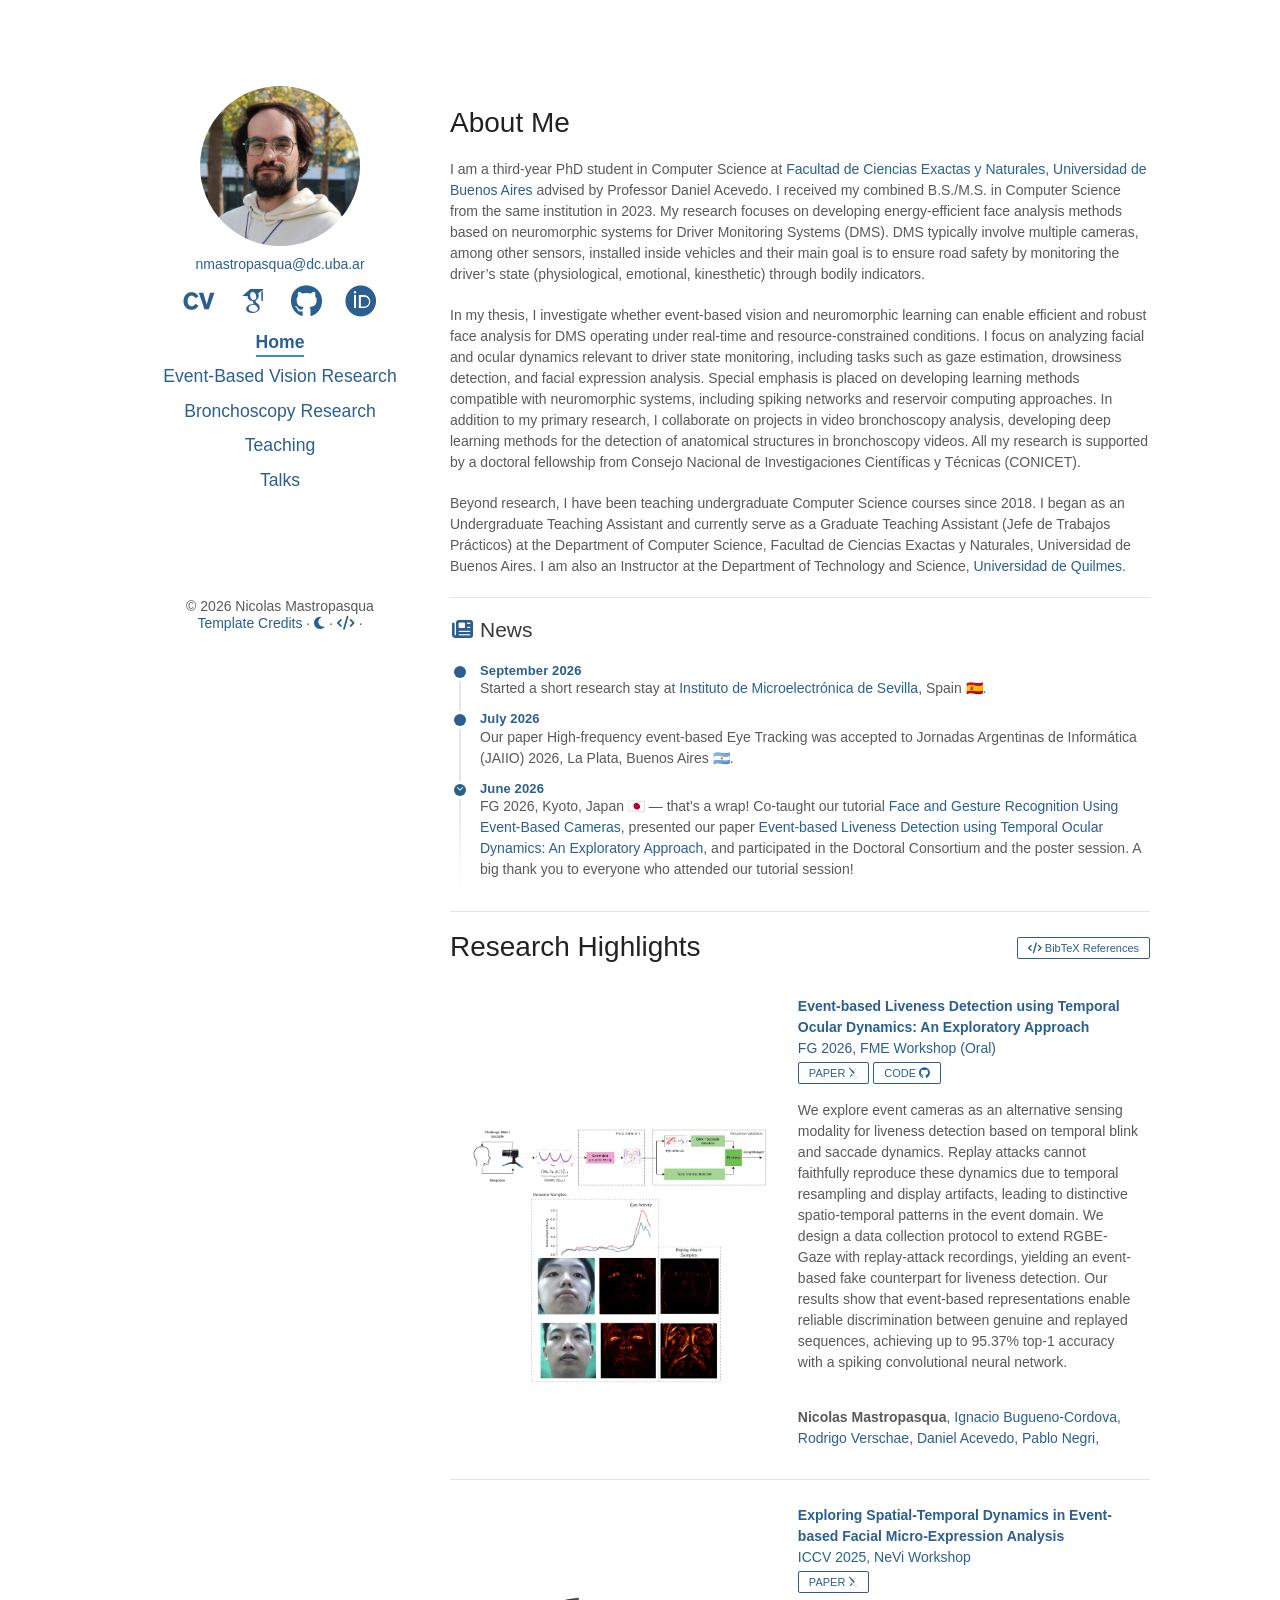
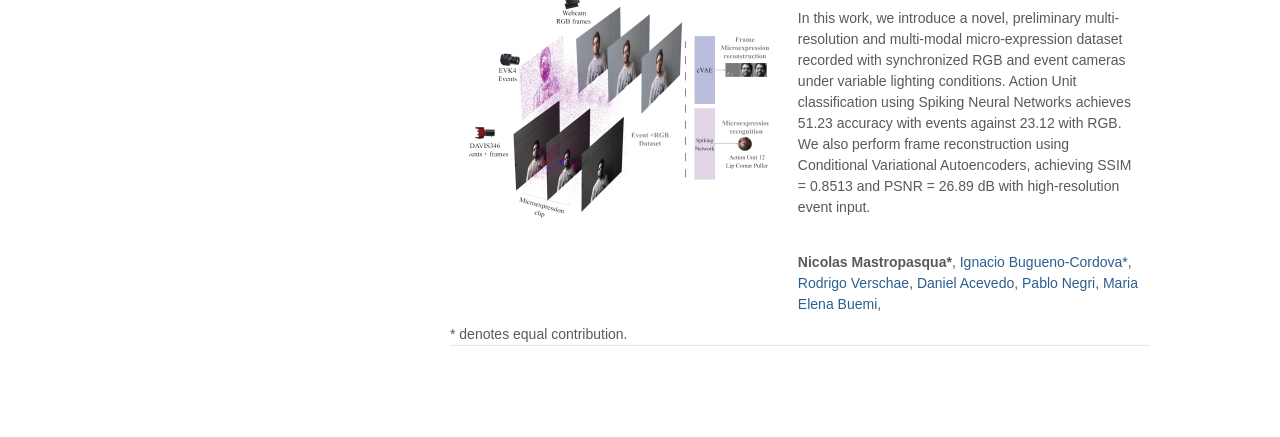
==== commit ef684bdc: "Update scrolling news feature" ====
--- a/index.html
+++ b/index.html
@@ -90,7 +90,9 @@
     <script defer src="/static/js/zoom-containers.js?v=2026-08-17"></script>
     <script defer src="/static/js/semantic-scholar.js?v=2026-08-17"></script>
     <script defer src="/static/js/github-stars.js?v=2026-08-17"></script>
-    <script defer src="/static/js/new-tabs.js?v=2026-08-17"></script>
+    <script defer src="/static/js/new-tabs.js"></script>
+    <script defer src="/static/js/news-toggle.js?"></script>
+    <script defer src="/static/js/scroll-reveal.js?v=2026-08-17"></script>
     <script async src="https://www.googletagmanager.com/gtag/js?id=G-5MJTNBEPMB"></script>
     <script>
         window.dataLayer = window.dataLayer || [];
@@ -119,12 +121,20 @@
                 Beyond research, I have been teaching undergraduate Computer Science courses since 2018. I began as an Undergraduate Teaching Assistant and currently serve as a Graduate Teaching Assistant (Jefe de Trabajos Prácticos) at the Department of Computer Science, Facultad de Ciencias Exactas y Naturales, Universidad de Buenos Aires. I am also an Instructor at the Department of Technology and Science, <a href="https://www.unq.edu.ar/">Universidad de Quilmes</a>.
             </p>
             <hr>
-            <h1>News</h1>
-            <ul>
-                <li><b>May 2026:</b> FG 2026, Kyoto, Japan 🇯🇵 — that's a wrap! Co-taught our tutorial <a href="https://rodrigo.verschae.org/fg2026/Event_FG_Tutorial/">Face and Gesture Recognition Using Event-Based Cameras</a>, presented our paper <a href="https://arxiv.org/abs/2604.26285">Event-based Liveness Detection using Temporal Ocular Dynamics: An Exploratory Approach</a>, and participated in the Doctoral Consortium and the poster session. A big thank you to everyone who attended our tutorial session!
-                <li><b>December 2025:</b> Presented our paper <a href="https://ieeexplore.ieee.org/abstract/document/11302823">Event-based facial microexpression analysis using Spiking Neural Networks</a> at ICRPS 2025, Viña del Mar, Chile 🇨🇱. Assisted at The Latin American Summer School on Robotics (LACORO) 2025 in Rancagua, Chile (got best PhD poster award!) and finished a short research stay at Universidad de O'Higgings.
-                <li><b>November 2025:</b> Presented at the Doctoral Symposium in IAPR/IEEE LATAM Summer School on Advanced Biometric Techniques 2025, Cancun, Mexico 🇲🇽
-                <li><b>August 2025:</b> Our paper <a href="https://openaccess.thecvf.com/content/ICCV2025W/NeVi/html/Mastropasqua_Exploring_spatial-temporal_dynamics_in_event-based_facial_micro-expression_analysis_ICCVW_2025_paper.html">Exploring spatial-temporal dynamics in event-based facial microexpression analysis</a> was accepted to ICCV 2025, NeVi Workshop!
+
+             <h2 class="news-heading"><span><i class="fa fa-newspaper"></i>News</span>
+            </h2>
+            <ul class="news-timeline">
+                <li><time class="news-date" datetime="2026-06">September 2026</time> Started a short research stay at <a href="http://www.imse-cnm.csic.es/">Instituto de Microelectrónica de Sevilla</a>, Spain 🇪🇸.
+                <li><time class="news-date" datetime="2026-06">July 2026</time> Our paper High-frequency event-based Eye Tracking was accepted to Jornadas Argentinas de Informática (JAIIO) 2026, La Plata, Buenos Aires 🇦🇷.
+                <li><time class="news-date" datetime="2026-06">June 2026</time> FG 2026, Kyoto, Japan 🇯🇵 — that's a wrap! Co-taught our tutorial <a href="https://rodrigo.verschae.org/fg2026/Event_FG_Tutorial/">Face and Gesture Recognition Using Event-Based Cameras</a>, presented our paper <a href="https://arxiv.org/abs/2604.26285">Event-based Liveness Detection using Temporal Ocular Dynamics: An Exploratory Approach</a>, and participated in the Doctoral Consortium and the poster session. A big thank you to everyone who attended our tutorial session!
+                <li><time class="news-date" datetime="2025-12">December 2025</time> Presented our paper <a href="https://ieeexplore.ieee.org/abstract/document/11302823">Event-based facial microexpression analysis using Spiking Neural Networks</a> at ICRPS 2025, Viña del Mar, Chile 🇨🇱. Assisted at The Latin American Summer School on Robotics (LACORO) 2025 in Rancagua, Chile (got best PhD poster award!) and finished a short research stay at Universidad de O'Higgings.
+                <li><time class="news-date" datetime="2025-11">November 2025</time> Presented at the Doctoral Symposium in IAPR/IEEE LATAM Summer School on Advanced Biometric Techniques 2025, Cancun, Mexico 🇲🇽
+                <li><time class="news-date" datetime="2025-08">August 2025</time> Our paper <a href="https://openaccess.thecvf.com/content/ICCV2025W/NeVi/html/Mastropasqua_Exploring_spatial-temporal_dynamics_in_event-based_facial_micro-expression_analysis_ICCVW_2025_paper.html">Exploring spatial-temporal dynamics in event-based facial microexpression analysis</a> was accepted to ICCV 2025, NeVi Workshop!
+                            
+               
+
+              
             </ul>
 
 
--- a/static/stylesheets/styles.css
+++ b/static/stylesheets/styles.css
@@ -257,6 +257,198 @@
   padding: 0 !important;
 }
 
+
+/* ==================== NEWS TIMELINE ==================== */
+
+/* Accent the News heading icon so it ties into the timeline nodes below.
+   Center the icon above the 10px dot center-line of the timeline. */
+.news-heading {
+  padding-left: 2px;
+  display: flex;
+  justify-content: space-between;
+  align-items: center;
+}
+
+.news-heading > span > i {
+  color: var(--accent-primary);
+  margin-right: 12px;
+  display: inline-block;
+  width: 16px;
+  text-align: center;
+}
+
+.news-timeline {
+  list-style: none;
+  position: relative;
+  margin: 0;
+  padding: 0;
+}
+
+/* Vertical rail the nodes hang off of — centered under the news heading icon.
+   JS sets --rail-height to clip the rail at the last visible dot. */
+.news-timeline::before {
+  content: "";
+  position: absolute;
+  left: 9px;
+  /* Starts at the first dot's centre, same derivation as the dot itself. */
+  top: calc(13px * 1.65 / 2);
+  height: var(--rail-height, 0px);
+  width: 2px;
+  background: var(--rail-bg, var(--border-color));
+  /* No height transition. --rail-height is remeasured every frame by the
+     ResizeObserver as the items expand, so the rail already grows at exactly the
+     rate the dots move. Easing toward each new measurement on top of that just
+     added a transition-duration of lag, leaving the rail trailing the dots. */
+}
+
+.news-timeline li {
+  position: relative;
+  padding-left: 30px;
+  padding-bottom: 10px;
+  overflow: hidden;
+  max-height: 150px;
+  opacity: 1;
+  transition: max-height 0.35s ease, opacity 0.3s ease, padding-bottom 0.35s ease;
+}
+
+.news-timeline li:last-child {
+  padding-bottom: 0;
+}
+
+/* Stagger reveal — items appear after the rail reaches them.
+   nth-child is +1 because JS prepends a sidebar div before the li items. */
+.news-timeline:not(.is-collapsed) li:nth-child(5) { transition-delay: 0.1s; }
+.news-timeline:not(.is-collapsed) li:nth-child(6) { transition-delay: 0.18s; }
+.news-timeline:not(.is-collapsed) li:nth-child(7) { transition-delay: 0.26s; }
+.news-timeline:not(.is-collapsed) li:nth-child(8) { transition-delay: 0.34s; }
+.news-timeline:not(.is-collapsed) li:nth-child(9) { transition-delay: 0.42s; }
+
+/* When collapsing, reverse stagger (last disappears first) */
+.news-timeline.is-collapsed li.news-hidden:nth-child(5) { transition-delay: 0.15s; }
+.news-timeline.is-collapsed li.news-hidden:nth-child(6) { transition-delay: 0.1s; }
+.news-timeline.is-collapsed li.news-hidden:nth-child(7) { transition-delay: 0.05s; }
+.news-timeline.is-collapsed li.news-hidden:nth-child(8) { transition-delay: 0s; }
+.news-timeline.is-collapsed li.news-hidden:nth-child(9) { transition-delay: 0s; }
+
+/* Timeline node — centered under the news heading icon */
+/*
+ * Timeline node, centred on the date that follows it.
+ *
+ * `top` is derived rather than hardcoded: the date is the item's first line, so
+ * its optical centre is half its line box (13px x 1.65 = 21.45px), and the dot
+ * needs to sit half its own height above that. Written as a calc so it stays
+ * centred if the date's size or the body line-height changes — a fixed 3px was
+ * correct for the old 12px date and drifted 1.7px high at 13px.
+ */
+.news-timeline li::before {
+  content: "";
+  position: absolute;
+  left: 4px;
+  top: calc((13px * 1.65 / 2) - 6px);
+  width: 12px;
+  height: 12px;
+  border-radius: 50%;
+  background: var(--accent-primary);
+  box-shadow: 0 0 0 3px var(--bg-primary);
+  transition: transform 0.2s ease;
+}
+
+.news-timeline li:hover::before {
+  transform: scale(1.25);
+}
+
+/* Arrow overlay on the toggle dot */
+/* Arrow overlay — must track the dot exactly, so it repeats the same offset. */
+.news-timeline li::after {
+  content: none;
+  position: absolute;
+  left: 4px;
+  top: calc((13px * 1.65 / 2) - 6px);
+  width: 12px;
+  height: 12px;
+  font-family: "Font Awesome 6 Free";
+  font-weight: 900;
+  font-size: 7px;
+  color: #ffffff;
+  display: flex;
+  align-items: center;
+  justify-content: center;
+  pointer-events: none;
+  transition: transform 0.3s ease;
+}
+
+.news-timeline li.news-arrow-down::after {
+  content: "\f078";
+}
+
+/*
+ * The two chevrons are not mirror images inside their em box: measured against
+ * the dot centre, \f078 lands 0.1px low but \f077 sits 0.9px high, so centring
+ * the box leaves only the up state looking lifted. Nudge that one state back.
+ *
+ * 0.4px, not the full 0.9px it is out by: at 1x the 7px glyph rasterises onto
+ * whole pixels and already lands centred, and anything from 0.5px up crosses
+ * the rounding threshold and drops it a full pixel low there. 0.4px is the
+ * largest correction that leaves 1x untouched while halving the 2x error.
+ */
+.news-timeline li.news-arrow-up::after {
+  content: "\f077";
+  transform: translateY(0.4px);
+}
+
+/* Pre-JS collapse: hide items 4+ instantly to prevent flash of full list */
+.news-timeline:not(.js-ready) li:nth-child(n+4) {
+  display: none;
+}
+
+/* Collapsed state — hidden items shrink to zero (JS-controlled) */
+.news-timeline.is-collapsed li.news-hidden {
+  max-height: 0;
+  opacity: 0;
+  padding-bottom: 0;
+}
+
+/*
+ * Date label on a news entry. Kept a step below the 16px body so it reads as
+ * metadata attached to the sentence rather than a second headline competing
+ * with it — it is already marked out by the accent colour and weight 600, and
+ * the size difference is what lets the eye scan down the dates without parsing
+ * the prose. (12px was tuned against 14px body and now sits too far below.)
+ */
+.news-date {
+  display: block;
+  margin-bottom: -2px;
+  color: var(--accent-primary);
+  font-weight: 600;
+  font-size: 13px;
+  letter-spacing: 0.01em;
+  cursor: pointer;
+}
+
+
+/* Clickable sidebar area covering the dots column */
+.news-sidebar-click {
+  position: absolute;
+  left: 0;
+  top: 0;
+  bottom: 0;
+  width: 26px;
+  cursor: pointer;
+  z-index: 1;
+}
+
+.news-sidebar-click:hover ~ li::before,
+.news-timeline:has(.news-sidebar-click:hover) li::before {
+  transform: scale(1.1);
+}
+
+@media (prefers-reduced-motion: reduce) {
+  .news-timeline li::before,
+  .news-timeline li {
+    transition: none;
+  }
+}
+
 /* ==================== CODE BLOCKS ==================== */
 
 code,
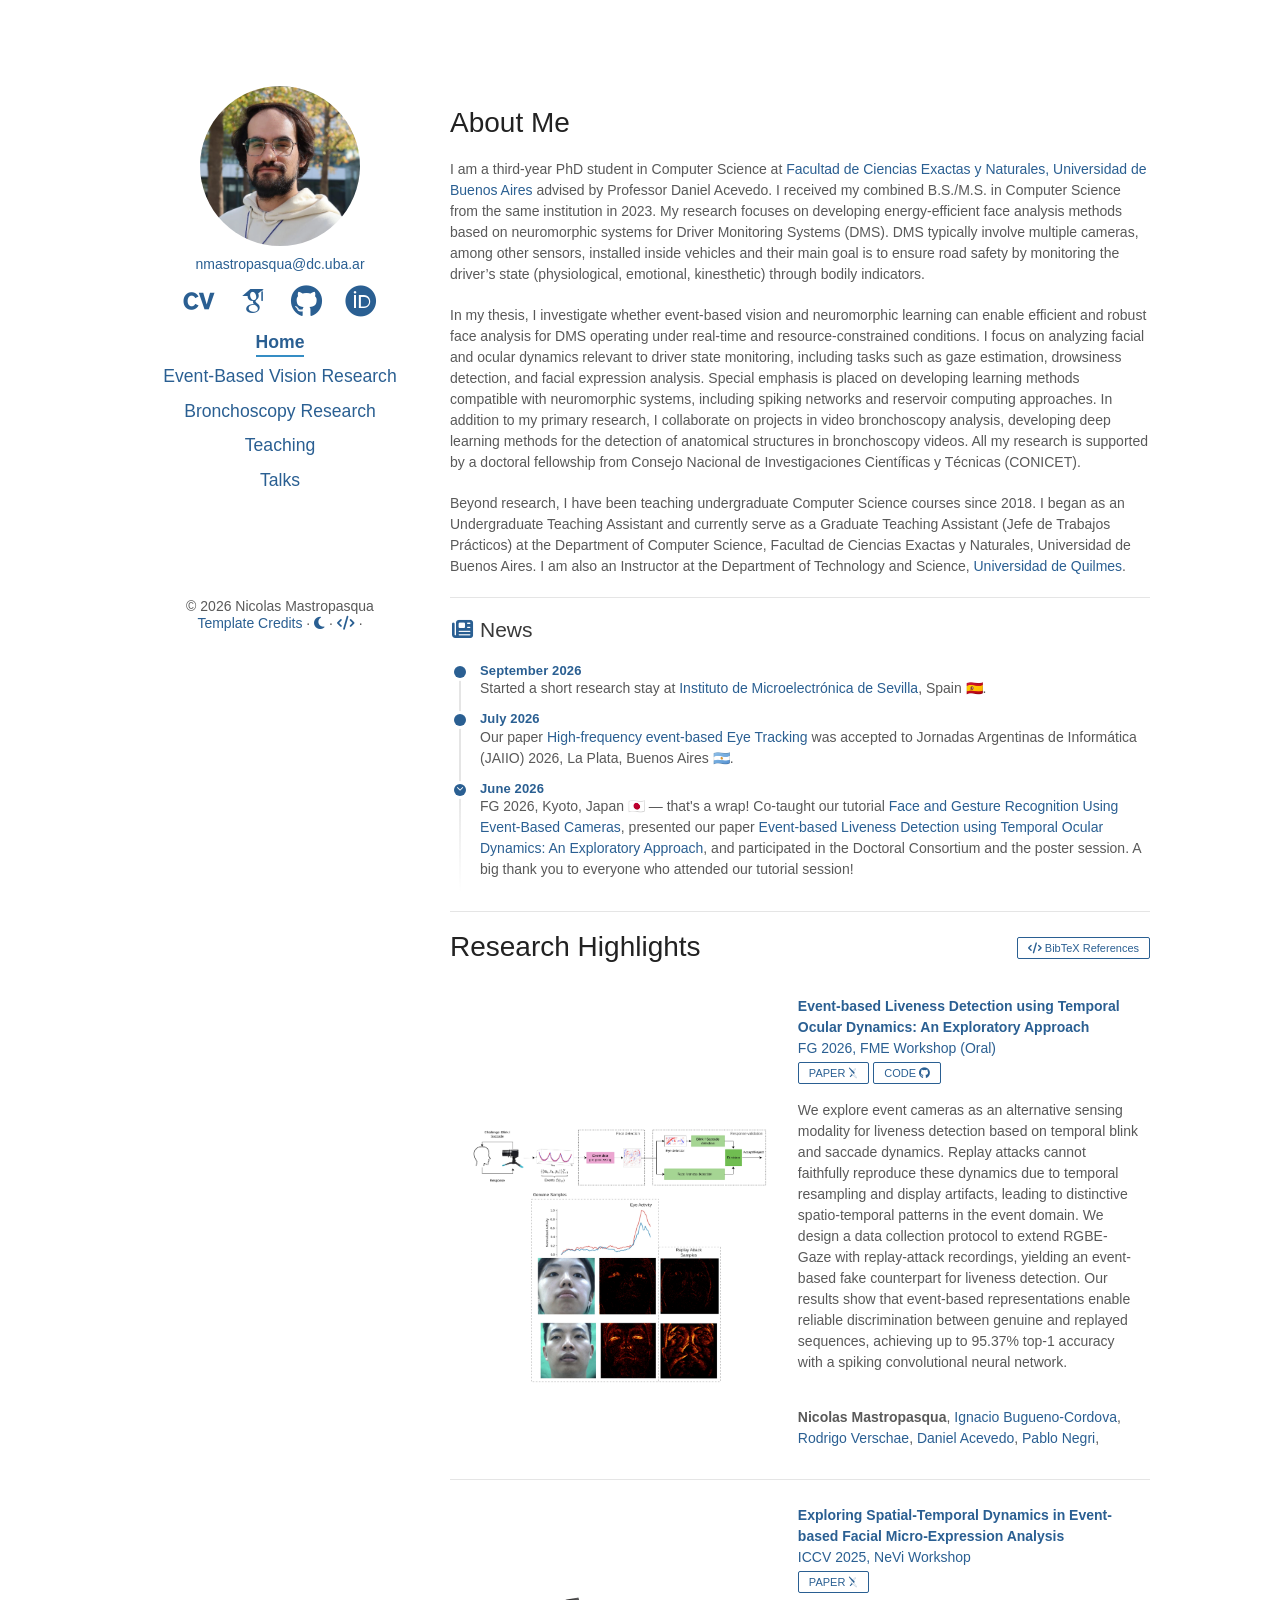
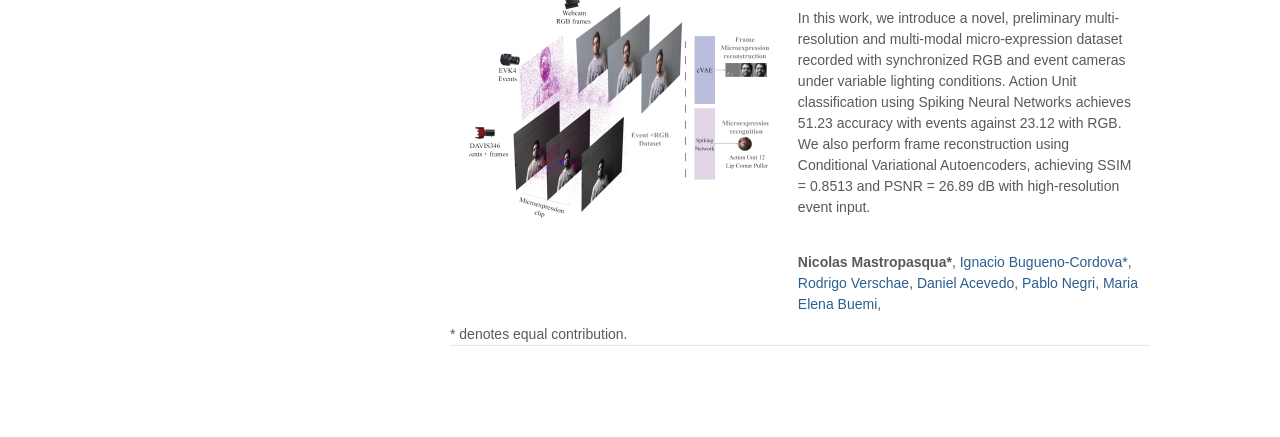
==== commit b8ddc329: "Update paper link" ====
--- a/index.html
+++ b/index.html
@@ -126,7 +126,7 @@
             </h2>
             <ul class="news-timeline">
                 <li><time class="news-date" datetime="2026-06">September 2026</time> Started a short research stay at <a href="http://www.imse-cnm.csic.es/">Instituto de Microelectrónica de Sevilla</a>, Spain 🇪🇸.
-                <li><time class="news-date" datetime="2026-06">July 2026</time> Our paper High-frequency event-based Eye Tracking was accepted to Jornadas Argentinas de Informática (JAIIO) 2026, La Plata, Buenos Aires 🇦🇷.
+                <li><time class="news-date" datetime="2026-06">July 2026</time> Our paper <a href="https://55jaiio.sadio.org.ar/wp-content/uploads/2026/07/205.pdf">High-frequency event-based Eye Tracking</a> was accepted to Jornadas Argentinas de Informática (JAIIO) 2026, La Plata, Buenos Aires 🇦🇷.
                 <li><time class="news-date" datetime="2026-06">June 2026</time> FG 2026, Kyoto, Japan 🇯🇵 — that's a wrap! Co-taught our tutorial <a href="https://rodrigo.verschae.org/fg2026/Event_FG_Tutorial/">Face and Gesture Recognition Using Event-Based Cameras</a>, presented our paper <a href="https://arxiv.org/abs/2604.26285">Event-based Liveness Detection using Temporal Ocular Dynamics: An Exploratory Approach</a>, and participated in the Doctoral Consortium and the poster session. A big thank you to everyone who attended our tutorial session!
                 <li><time class="news-date" datetime="2025-12">December 2025</time> Presented our paper <a href="https://ieeexplore.ieee.org/abstract/document/11302823">Event-based facial microexpression analysis using Spiking Neural Networks</a> at ICRPS 2025, Viña del Mar, Chile 🇨🇱. Assisted at The Latin American Summer School on Robotics (LACORO) 2025 in Rancagua, Chile (got best PhD poster award!) and finished a short research stay at Universidad de O'Higgings.
                 <li><time class="news-date" datetime="2025-11">November 2025</time> Presented at the Doctoral Symposium in IAPR/IEEE LATAM Summer School on Advanced Biometric Techniques 2025, Cancun, Mexico 🇲🇽
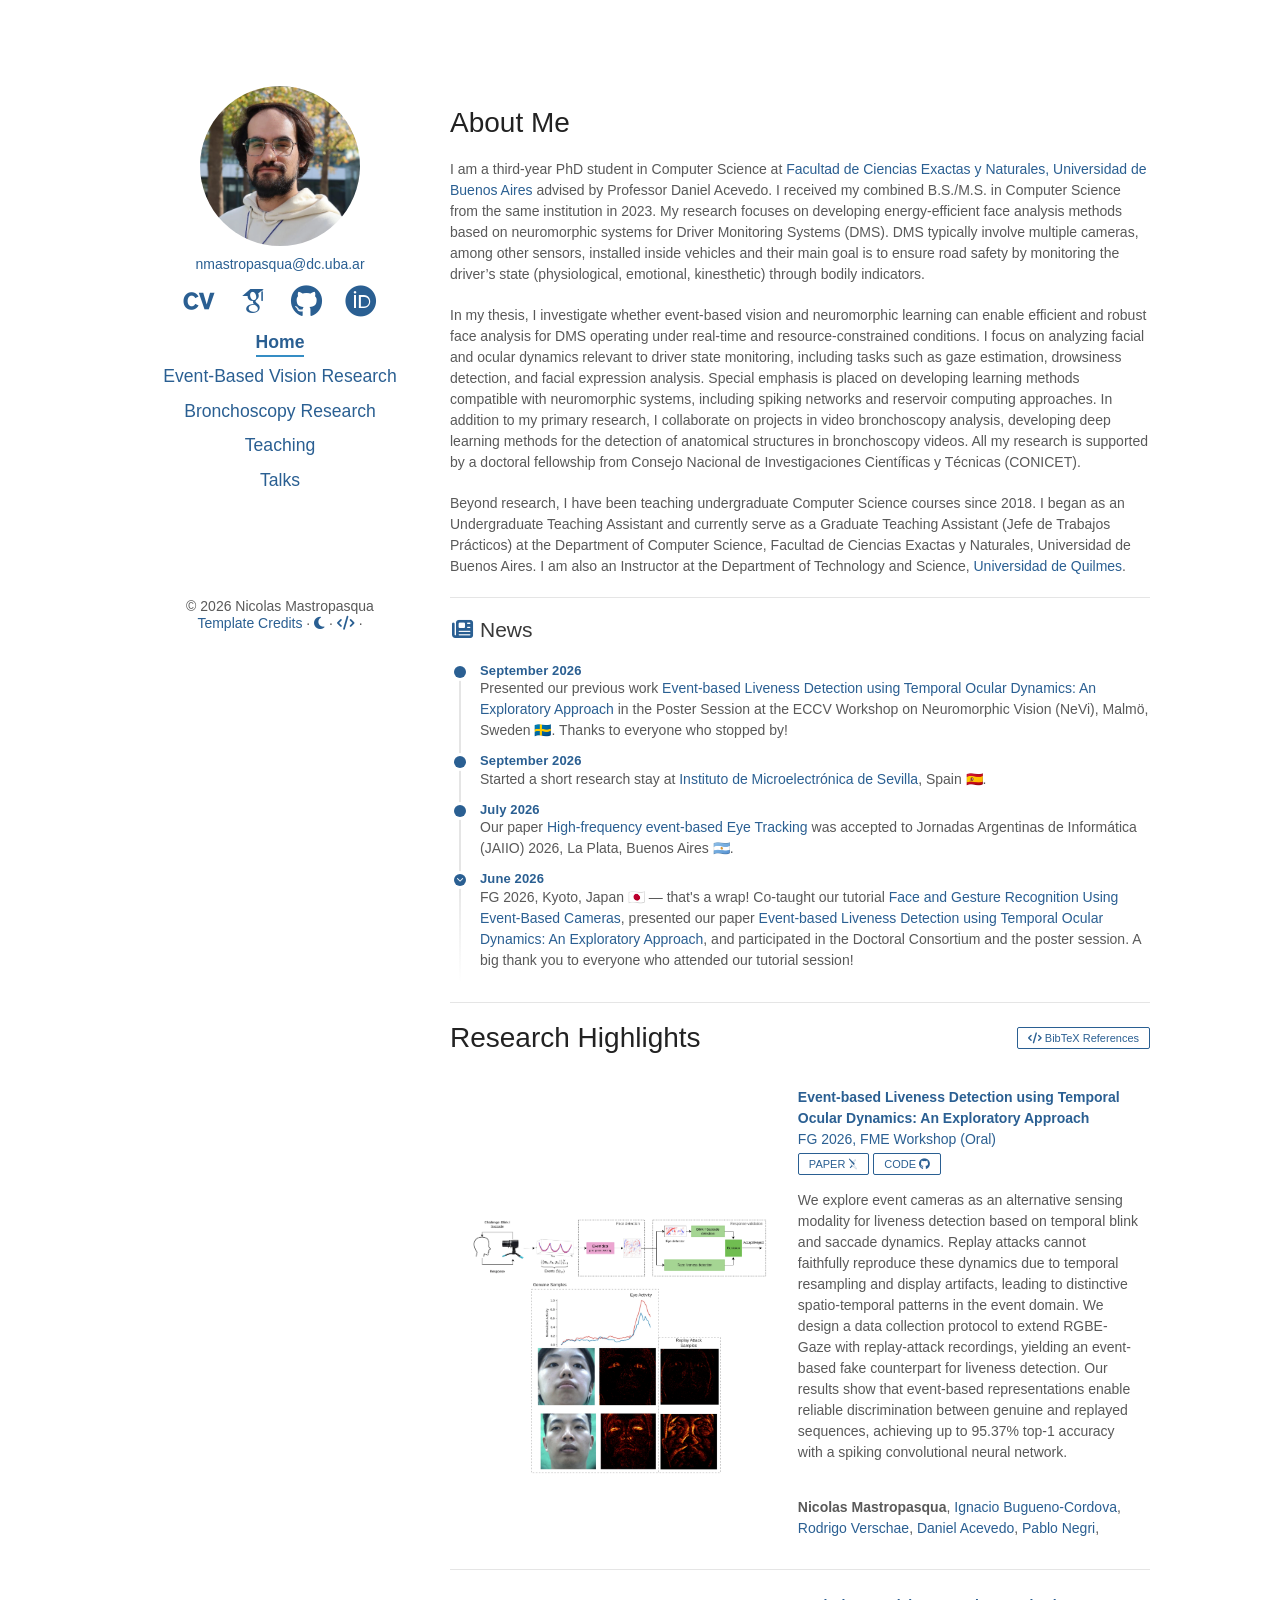
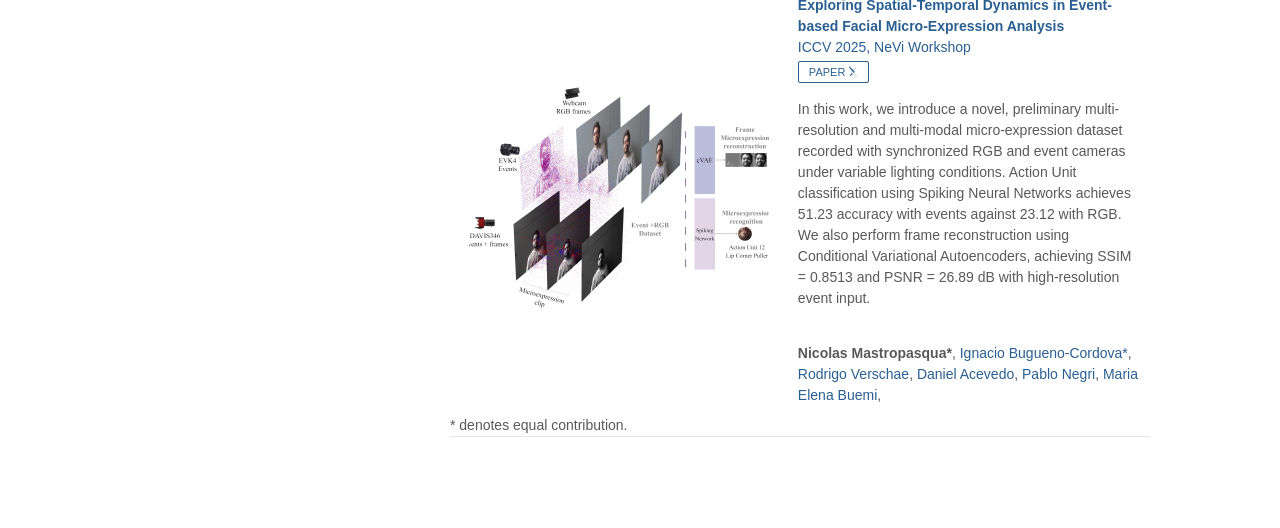
==== commit 544bf35b: "Update news, adding 4 visible items, and talks section" ====
--- a/index.html
+++ b/index.html
@@ -20,8 +20,8 @@
     <title>Nicolas Mastropasqua | CS PhD @ FCEyN, UBA</title>
 
     <!-- Favicon - dynamically updated by theme-switcher.js -->
-    <link rel="icon" href="/static/icons/favicon.png?v=2026-08-17" type="image/png" sizes="32x32">
-    <link rel="icon" href="/static/icons/favicon.ico?v=2026-08-17" sizes="any">
+    <link rel="icon" href="/static/icons/favicon.png?v=2026-09-12" type="image/png" sizes="32x32">
+    <link rel="icon" href="/static/icons/favicon.ico?v=2026-09-12" sizes="any">
 
     <link rel="canonical" href="https://nicomastro.github.io/">
     <meta name="robots" content="index,follow">
@@ -77,22 +77,22 @@
     <link rel="preconnect" href="https://api.github.com" crossorigin>
     <link rel="preconnect" href="https://api.semanticscholar.org" crossorigin>
 
-    <link rel="stylesheet" href="/static/stylesheets/styles.css?v=2026-08-17">
-    <link rel="stylesheet" href="/static/stylesheets/zoom_containers.css?v=2026-08-17">
+    <link rel="stylesheet" href="/static/stylesheets/styles.css?v=2026-09-12">
+    <link rel="stylesheet" href="/static/stylesheets/zoom_containers.css?v=2026-09-12">
     <link rel="stylesheet" href="https://cdnjs.cloudflare.com/ajax/libs/font-awesome/6.5.1/css/all.min.css">
-    <link rel="stylesheet" href="/static/stylesheets/css/academicons.min.css?v=2026-08-17">
-    <link rel="stylesheet" href="/static/stylesheets/icons.css?v=2026-08-17">
-
-    <script defer src="/static/js/theme-switcher.js?v=2026-08-17"></script>
-    <script defer src="/static/js/pdf-modal.js?v=2026-08-17"></script>
-    <script defer src="/static/js/image-modal.js?v=2026-08-17"></script>
-    <script defer src="/static/js/video_comparison.js?v=2026-08-17"></script>
-    <script defer src="/static/js/zoom-containers.js?v=2026-08-17"></script>
-    <script defer src="/static/js/semantic-scholar.js?v=2026-08-17"></script>
-    <script defer src="/static/js/github-stars.js?v=2026-08-17"></script>
-    <script defer src="/static/js/new-tabs.js"></script>
-    <script defer src="/static/js/news-toggle.js?"></script>
-    <script defer src="/static/js/scroll-reveal.js?v=2026-08-17"></script>
+    <link rel="stylesheet" href="/static/stylesheets/css/academicons.min.css?v=2026-09-12">
+    <link rel="stylesheet" href="/static/stylesheets/icons.css?v=2026-09-12">
+
+    <script defer src="/static/js/theme-switcher.js?v=2026-09-12"></script>
+    <script defer src="/static/js/pdf-modal.js?v=2026-09-12"></script>
+    <script defer src="/static/js/image-modal.js?v=2026-09-12"></script>
+    <script defer src="/static/js/video_comparison.js?v=2026-09-12"></script>
+    <script defer src="/static/js/zoom-containers.js?v=2026-09-12"></script>
+    <script defer src="/static/js/semantic-scholar.js?v=2026-09-12"></script>
+    <script defer src="/static/js/github-stars.js?v=2026-09-12"></script>
+    <script defer src="/static/js/new-tabs.js?v=2026-09-12"></script>
+    <script defer src="/static/js/news-toggle.js?v=2026-09-12"></script>
+    <script defer src="/static/js/scroll-reveal.js?v=2026-09-12"></script>
     <script async src="https://www.googletagmanager.com/gtag/js?id=G-5MJTNBEPMB"></script>
     <script>
         window.dataLayer = window.dataLayer || [];
@@ -102,7 +102,7 @@
     </script>
 </head>
 
-<body>
+    <body>
     <div class="wrapper">
         <!-- HEADER -->
         <div data-component="header" data-selected="home"></div>
@@ -125,12 +125,13 @@
              <h2 class="news-heading"><span><i class="fa fa-newspaper"></i>News</span>
             </h2>
             <ul class="news-timeline">
+                <li><time class="news-date" datetime="2026-06">September 2026</time> Presented our previous work <a href="/media/ECCV_2026_Small.pdf?v=2026-09-12">Event-based Liveness Detection using Temporal Ocular Dynamics: An Exploratory Approach</a> in the Poster Session at the ECCV Workshop on Neuromorphic Vision (NeVi), Malmö, Sweden 🇸🇪. Thanks to everyone who stopped by!
                 <li><time class="news-date" datetime="2026-06">September 2026</time> Started a short research stay at <a href="http://www.imse-cnm.csic.es/">Instituto de Microelectrónica de Sevilla</a>, Spain 🇪🇸.
                 <li><time class="news-date" datetime="2026-06">July 2026</time> Our paper <a href="https://55jaiio.sadio.org.ar/wp-content/uploads/2026/07/205.pdf">High-frequency event-based Eye Tracking</a> was accepted to Jornadas Argentinas de Informática (JAIIO) 2026, La Plata, Buenos Aires 🇦🇷.
                 <li><time class="news-date" datetime="2026-06">June 2026</time> FG 2026, Kyoto, Japan 🇯🇵 — that's a wrap! Co-taught our tutorial <a href="https://rodrigo.verschae.org/fg2026/Event_FG_Tutorial/">Face and Gesture Recognition Using Event-Based Cameras</a>, presented our paper <a href="https://arxiv.org/abs/2604.26285">Event-based Liveness Detection using Temporal Ocular Dynamics: An Exploratory Approach</a>, and participated in the Doctoral Consortium and the poster session. A big thank you to everyone who attended our tutorial session!
                 <li><time class="news-date" datetime="2025-12">December 2025</time> Presented our paper <a href="https://ieeexplore.ieee.org/abstract/document/11302823">Event-based facial microexpression analysis using Spiking Neural Networks</a> at ICRPS 2025, Viña del Mar, Chile 🇨🇱. Assisted at The Latin American Summer School on Robotics (LACORO) 2025 in Rancagua, Chile (got best PhD poster award!) and finished a short research stay at Universidad de O'Higgings.
                 <li><time class="news-date" datetime="2025-11">November 2025</time> Presented at the Doctoral Symposium in IAPR/IEEE LATAM Summer School on Advanced Biometric Techniques 2025, Cancun, Mexico 🇲🇽
-                <li><time class="news-date" datetime="2025-08">August 2025</time> Our paper <a href="https://openaccess.thecvf.com/content/ICCV2025W/NeVi/html/Mastropasqua_Exploring_spatial-temporal_dynamics_in_event-based_facial_micro-expression_analysis_ICCVW_2025_paper.html">Exploring spatial-temporal dynamics in event-based facial microexpression analysis</a> was accepted to ICCV 2025, NeVi Workshop!
+                <li><time class="news-date" datetime="2025-08">August 2025</time> Our paper <a href="https://openaccess.thecvf.com/content/ICCV2025W/NeVi/html/Mastropasqua_Exploring_spatial-temporal_dynamics_in_event-based_facial_micro-expression_analysis_ICCVW_2025_paper.html">Exploring spatial-temporal dynamics in event-based facial microexpression analysis</a> was accepted to ICCV 2025, NeVi Workshop, Honolulu, Hawaii 🇺🇸!
                             
                
 
@@ -157,7 +158,7 @@
                                 <a href="https://github.com/ev-latam/event-face-liveness.git">
                                     <picture>
                                         <source srcset="/media/FG_figure.webp" type="image/webp">
-                                        <img class="image-thumbnail" src="/media/FG_figure.pdf?v=2026-08-17"
+                                        <img class="image-thumbnail" src="/media/FG_figure.pdf?v=2026-09-12"
                                             alt="Teaser" loading="lazy" style="width:100%;height:auto;">
                                     </picture>
                                 </a>
@@ -317,10 +318,10 @@
     </div>
 
     <!-- Load modal script -->
-    <script src="/static/js/bibtex-modal.js?v=2026-08-17"></script>
+    <script src="/static/js/bibtex-modal.js?v=2026-09-12"></script>
 
     <!-- Load components immediately for faster rendering -->
-    <script src="/static/js/components.js?v=2026-08-17"></script>
+    <script src="/static/js/components.js?v=2026-09-12"></script>
 </body>
 
 </html>
--- a/static/stylesheets/styles.css
+++ b/static/stylesheets/styles.css
@@ -317,17 +317,15 @@
 
 /* Stagger reveal — items appear after the rail reaches them.
    nth-child is +1 because JS prepends a sidebar div before the li items. */
-.news-timeline:not(.is-collapsed) li:nth-child(5) { transition-delay: 0.1s; }
-.news-timeline:not(.is-collapsed) li:nth-child(6) { transition-delay: 0.18s; }
-.news-timeline:not(.is-collapsed) li:nth-child(7) { transition-delay: 0.26s; }
-.news-timeline:not(.is-collapsed) li:nth-child(8) { transition-delay: 0.34s; }
-.news-timeline:not(.is-collapsed) li:nth-child(9) { transition-delay: 0.42s; }
+.news-timeline:not(.is-collapsed) li:nth-child(6) { transition-delay: 0.1s; }
+.news-timeline:not(.is-collapsed) li:nth-child(7) { transition-delay: 0.18s; }
+.news-timeline:not(.is-collapsed) li:nth-child(8) { transition-delay: 0.26s; }
+.news-timeline:not(.is-collapsed) li:nth-child(9) { transition-delay: 0.34s; }
 
 /* When collapsing, reverse stagger (last disappears first) */
-.news-timeline.is-collapsed li.news-hidden:nth-child(5) { transition-delay: 0.15s; }
-.news-timeline.is-collapsed li.news-hidden:nth-child(6) { transition-delay: 0.1s; }
-.news-timeline.is-collapsed li.news-hidden:nth-child(7) { transition-delay: 0.05s; }
-.news-timeline.is-collapsed li.news-hidden:nth-child(8) { transition-delay: 0s; }
+.news-timeline.is-collapsed li.news-hidden:nth-child(6) { transition-delay: 0.15s; }
+.news-timeline.is-collapsed li.news-hidden:nth-child(7) { transition-delay: 0.1s; }
+.news-timeline.is-collapsed li.news-hidden:nth-child(8) { transition-delay: 0.05s; }
 .news-timeline.is-collapsed li.news-hidden:nth-child(9) { transition-delay: 0s; }
 
 /* Timeline node — centered under the news heading icon */
@@ -396,8 +394,8 @@
   transform: translateY(0.4px);
 }
 
-/* Pre-JS collapse: hide items 4+ instantly to prevent flash of full list */
-.news-timeline:not(.js-ready) li:nth-child(n+4) {
+/* Pre-JS collapse: hide items 5+ instantly to prevent flash of full list */
+.news-timeline:not(.js-ready) li:nth-child(n+5) {
   display: none;
 }
 
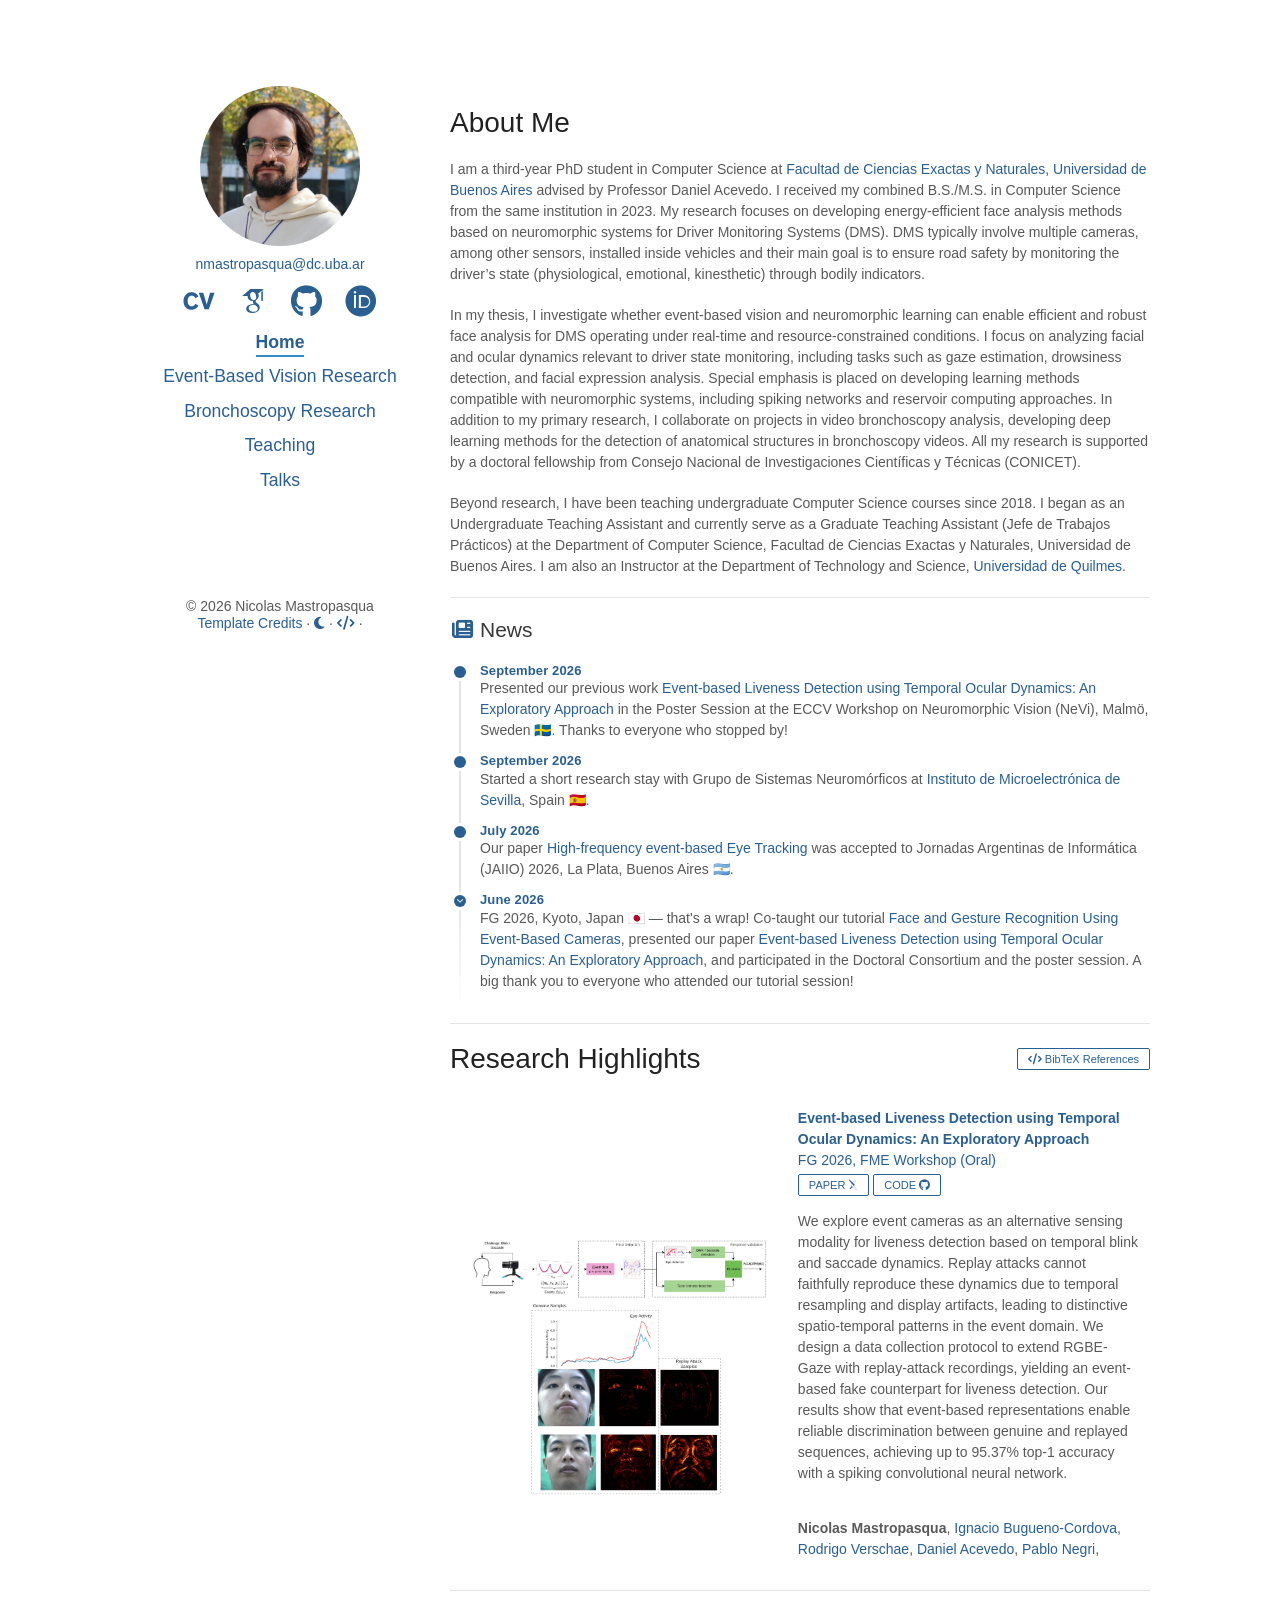
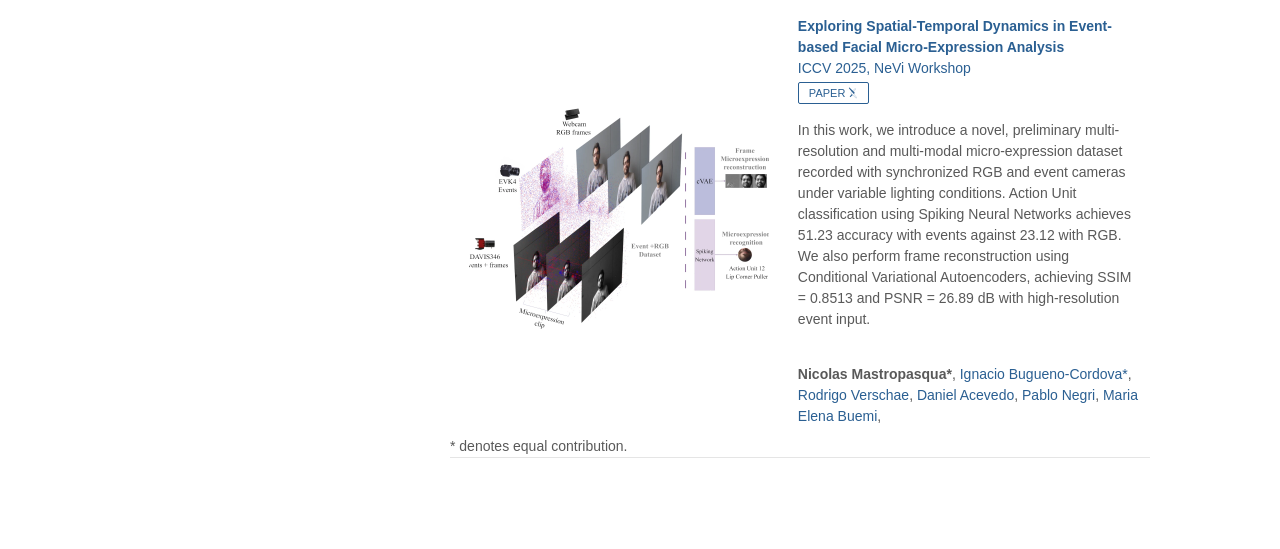
==== commit 76dfcc46: "Modify news entry" ====
--- a/index.html
+++ b/index.html
@@ -126,7 +126,7 @@
             </h2>
             <ul class="news-timeline">
                 <li><time class="news-date" datetime="2026-06">September 2026</time> Presented our previous work <a href="/media/ECCV_2026_Small.pdf?v=2026-09-12">Event-based Liveness Detection using Temporal Ocular Dynamics: An Exploratory Approach</a> in the Poster Session at the ECCV Workshop on Neuromorphic Vision (NeVi), Malmö, Sweden 🇸🇪. Thanks to everyone who stopped by!
-                <li><time class="news-date" datetime="2026-06">September 2026</time> Started a short research stay at <a href="http://www.imse-cnm.csic.es/">Instituto de Microelectrónica de Sevilla</a>, Spain 🇪🇸.
+                <li><time class="news-date" datetime="2026-06">September 2026</time> Started a short research stay with Grupo de Sistemas Neuromórficos at <a href="http://www.imse-cnm.csic.es/">Instituto de Microelectrónica de Sevilla</a>, Spain 🇪🇸.
                 <li><time class="news-date" datetime="2026-06">July 2026</time> Our paper <a href="https://55jaiio.sadio.org.ar/wp-content/uploads/2026/07/205.pdf">High-frequency event-based Eye Tracking</a> was accepted to Jornadas Argentinas de Informática (JAIIO) 2026, La Plata, Buenos Aires 🇦🇷.
                 <li><time class="news-date" datetime="2026-06">June 2026</time> FG 2026, Kyoto, Japan 🇯🇵 — that's a wrap! Co-taught our tutorial <a href="https://rodrigo.verschae.org/fg2026/Event_FG_Tutorial/">Face and Gesture Recognition Using Event-Based Cameras</a>, presented our paper <a href="https://arxiv.org/abs/2604.26285">Event-based Liveness Detection using Temporal Ocular Dynamics: An Exploratory Approach</a>, and participated in the Doctoral Consortium and the poster session. A big thank you to everyone who attended our tutorial session!
                 <li><time class="news-date" datetime="2025-12">December 2025</time> Presented our paper <a href="https://ieeexplore.ieee.org/abstract/document/11302823">Event-based facial microexpression analysis using Spiking Neural Networks</a> at ICRPS 2025, Viña del Mar, Chile 🇨🇱. Assisted at The Latin American Summer School on Robotics (LACORO) 2025 in Rancagua, Chile (got best PhD poster award!) and finished a short research stay at Universidad de O'Higgings.
